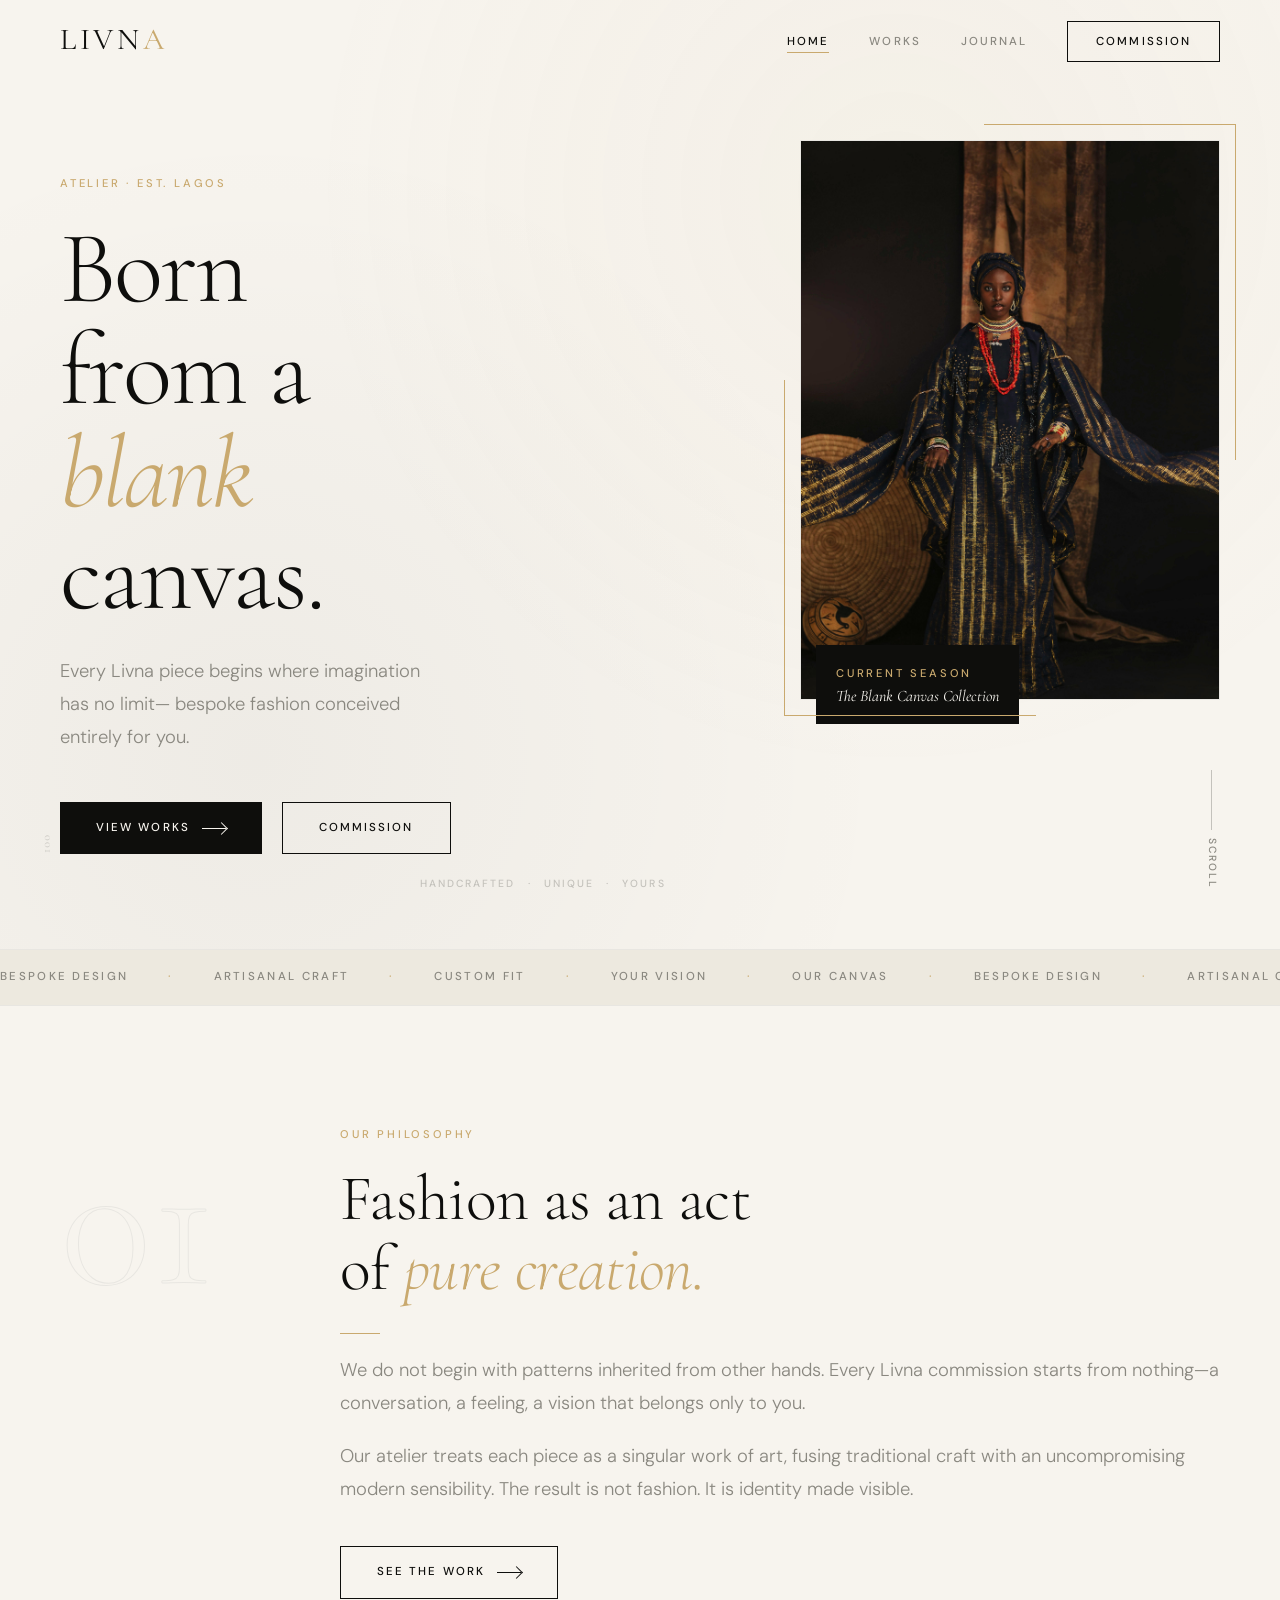
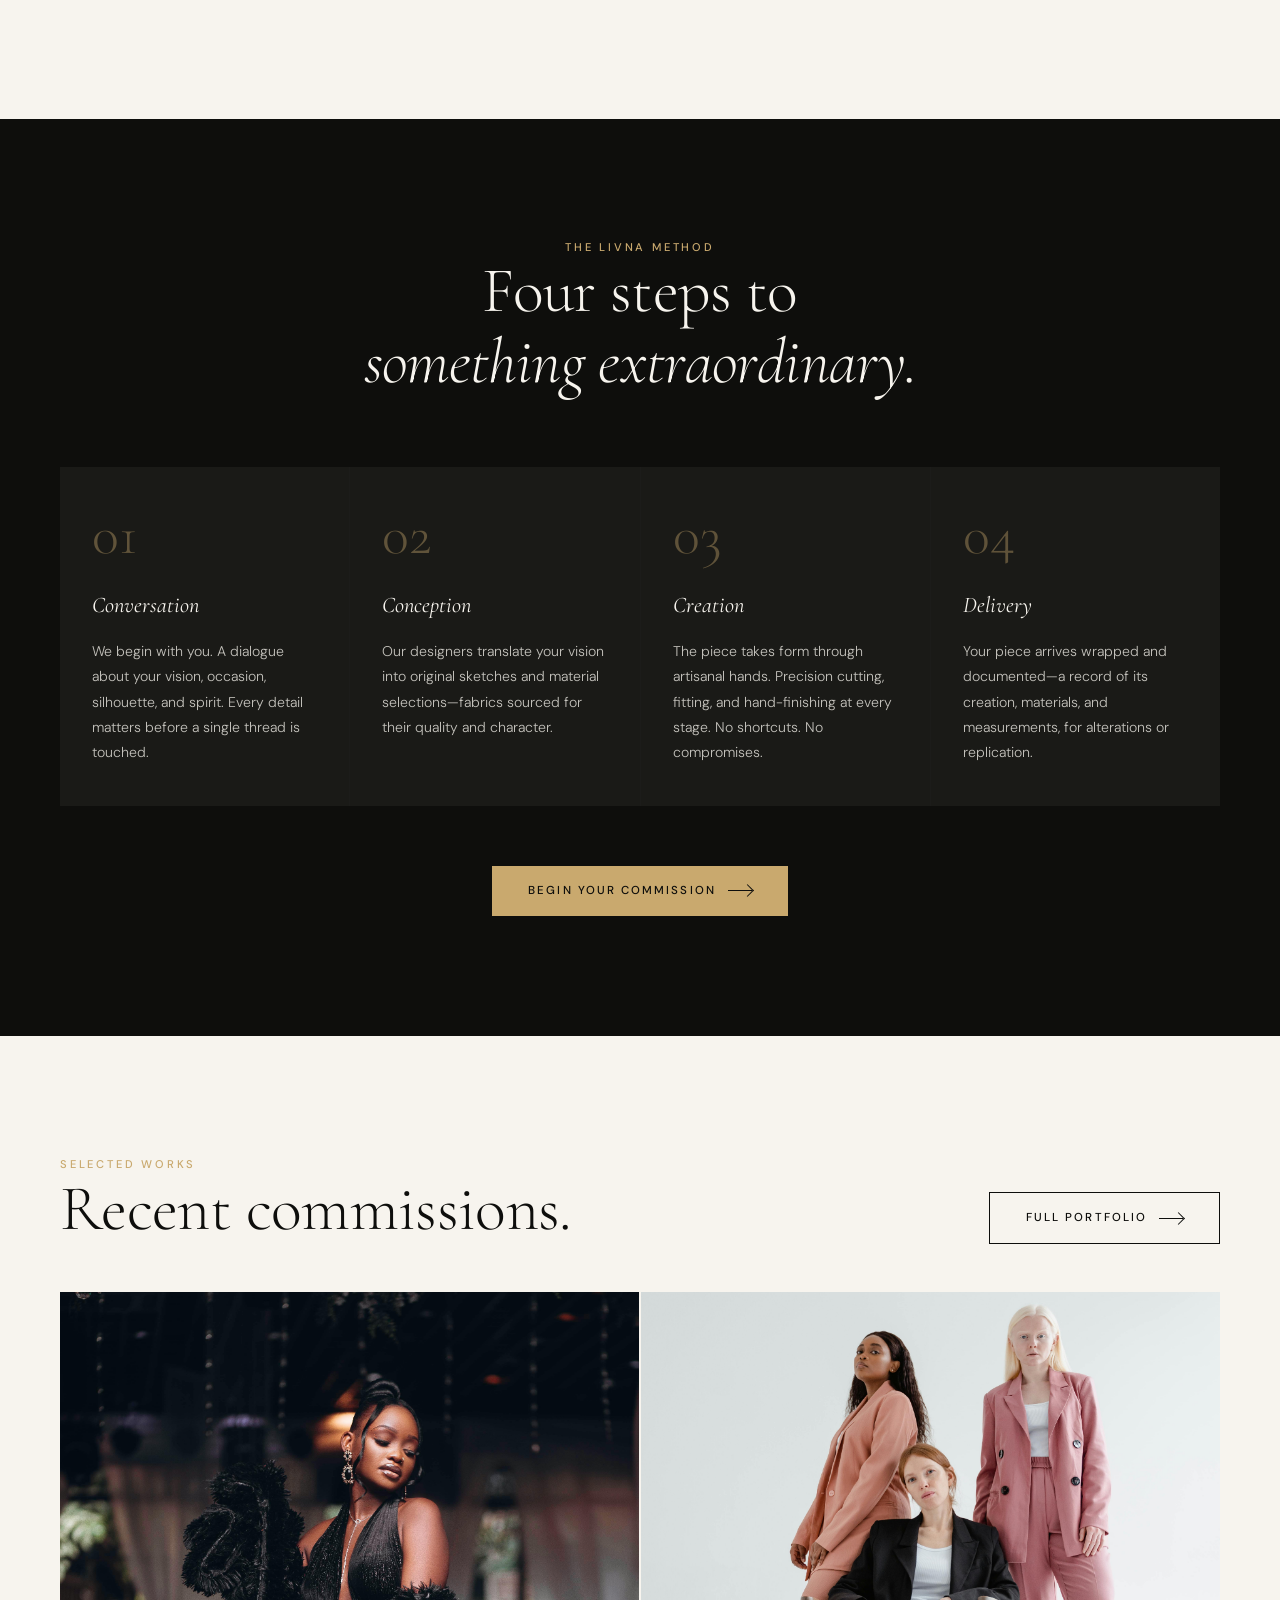
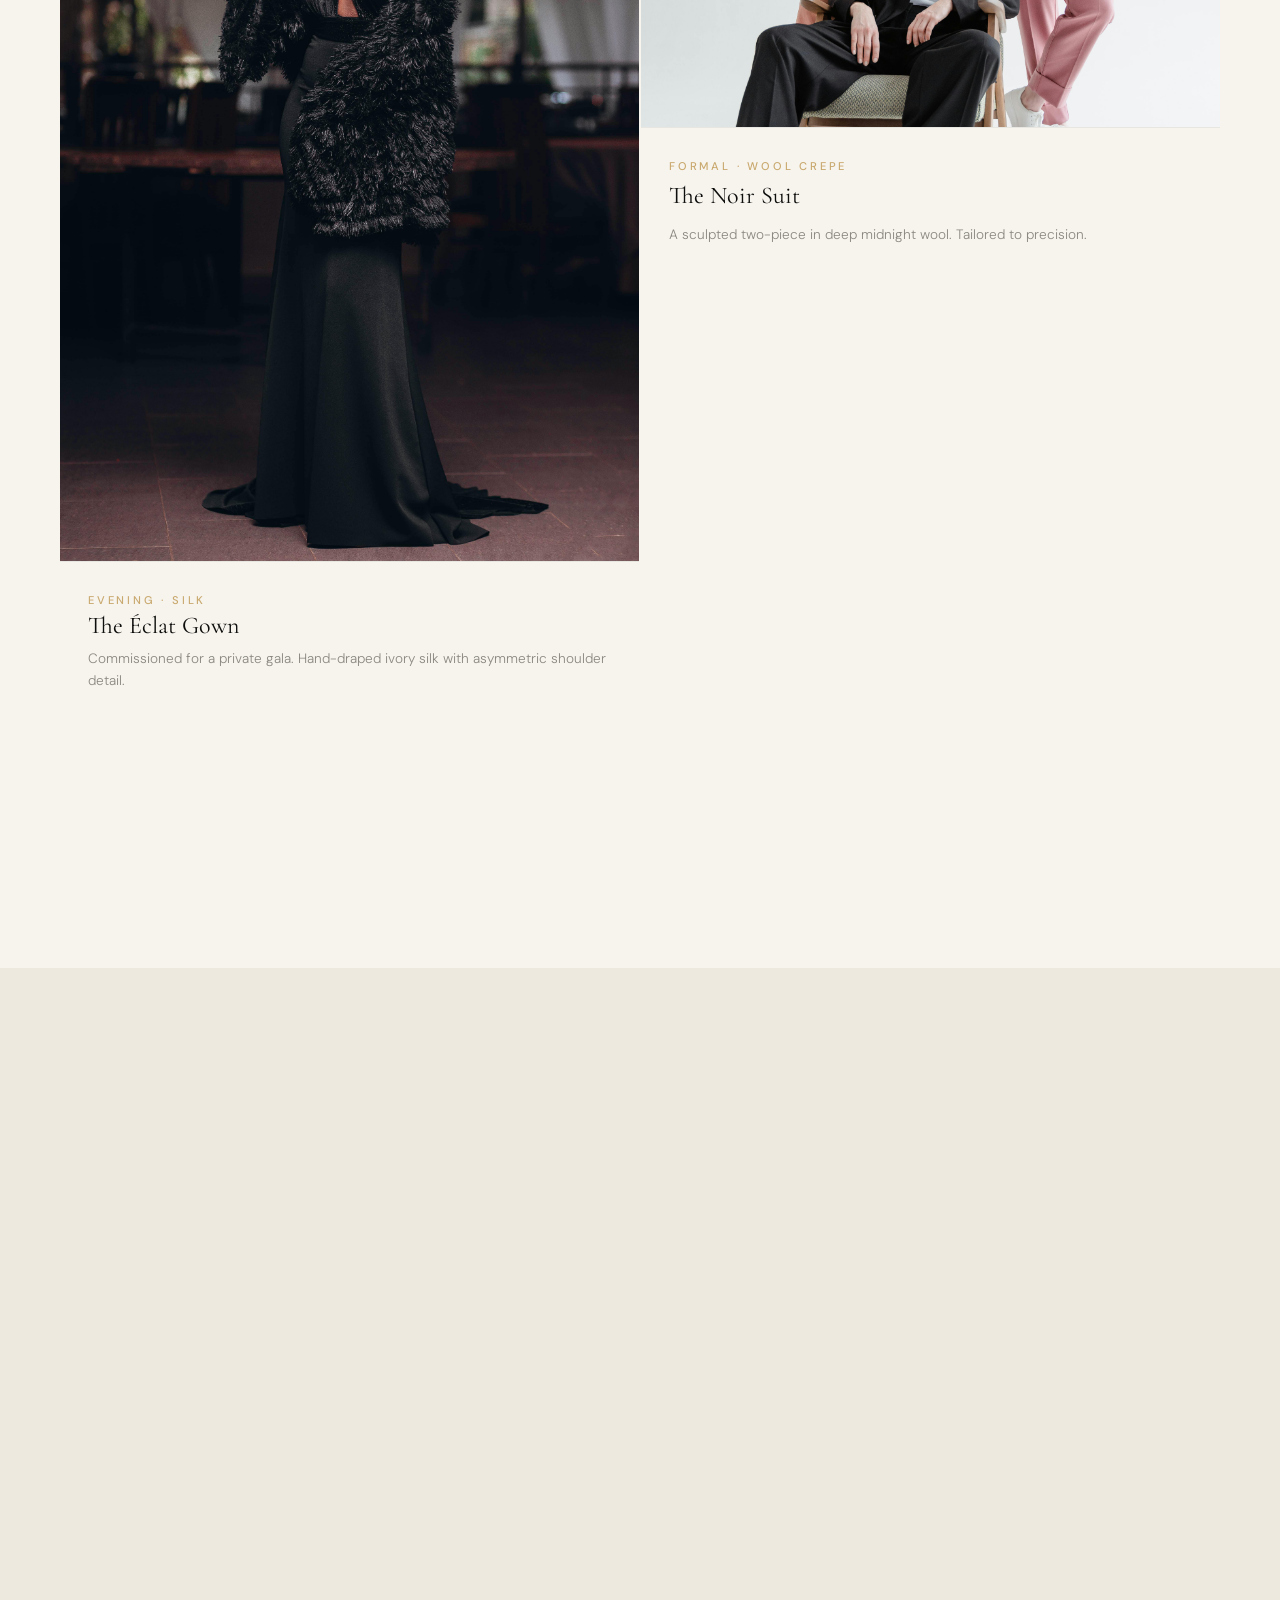
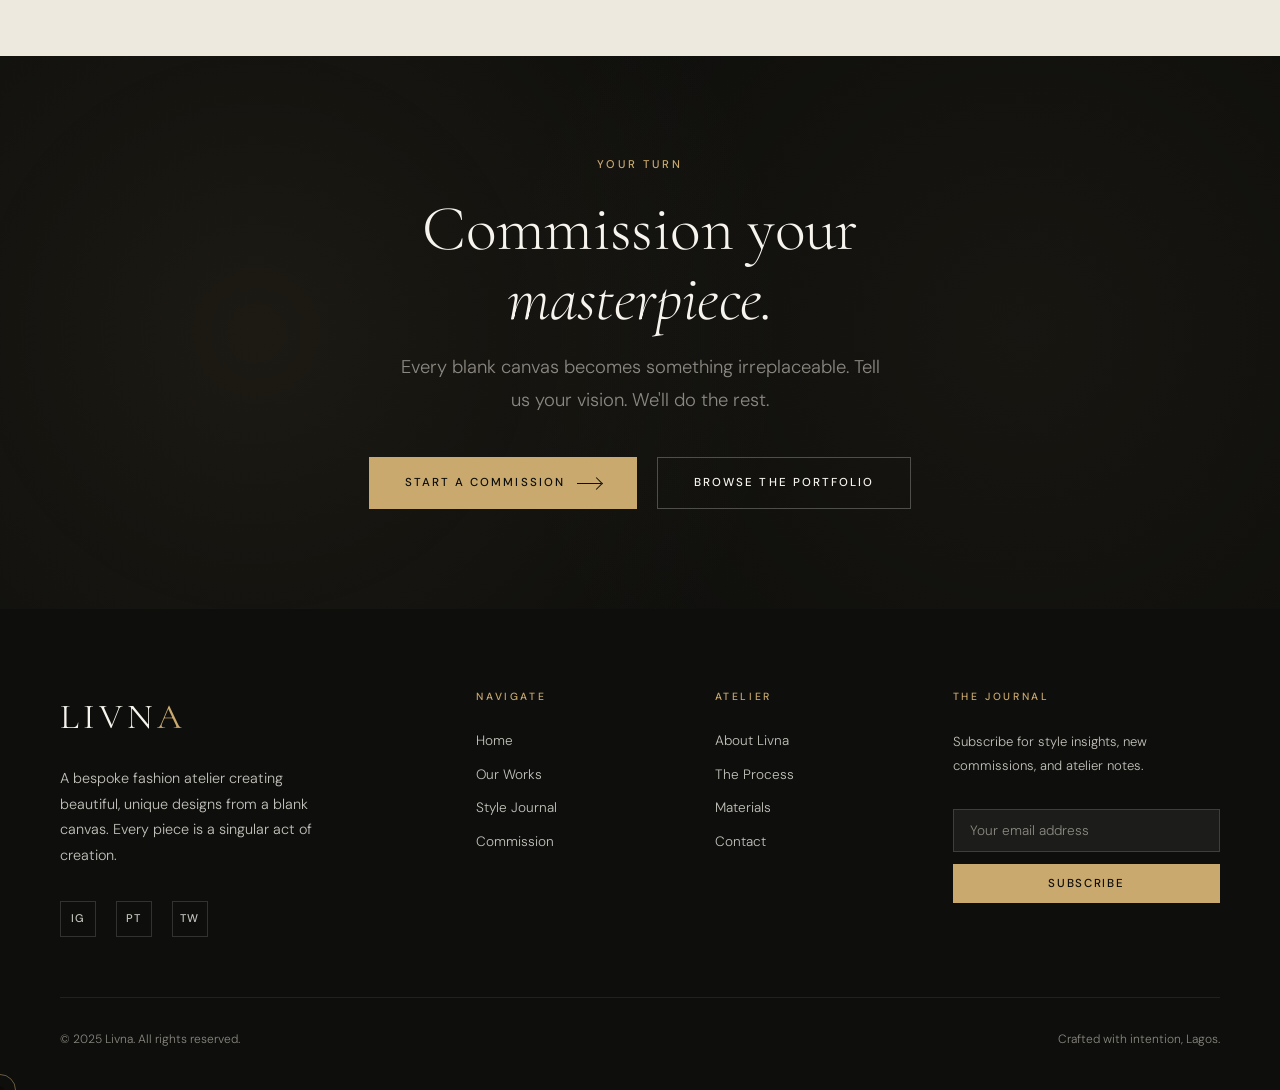
==== LIVNA/files/index.html @ ca32f247 "file name issue" ====
<!DOCTYPE html>
<html lang="en">
<head>
  <meta charset="UTF-8" />
  <meta name="viewport" content="width=device-width, initial-scale=1.0" />
  <meta name="description" content="Livna — Bespoke fashion crafted from a blank canvas. Custom designs created with artisanal precision for the individual who refuses the ordinary." />
  <title>Livna — Bespoke Fashion from a Blank Canvas</title>
  <link rel="stylesheet" href="styles.css" />
  <link rel="stylesheet" href="index.css" />
</head>
<body>

  <!-- ═══════════════════════════════════════════
       NAVIGATION
  ═══════════════════════════════════════════ -->
  <nav class="nav" role="navigation" aria-label="Main navigation">
    <div class="container nav__inner">
      <a href="index.html" class="nav__logo" aria-label="Livna home">Livn<span>a</span></a>
      <ul class="nav__links" role="list">
        <li><a href="index.html"    class="nav__link">Home</a></li>
        <li><a href="portfolio.html" class="nav__link">Works</a></li>
        <li><a href="advice.html"   class="nav__link">Journal</a></li>
        <li><a href="order.html"    class="nav__cta">Commission</a></li>
      </ul>
      <button class="nav__hamburger" aria-label="Open menu" aria-expanded="false">
        <span></span><span></span><span></span>
      </button>
    </div>
  </nav>

  <!-- Mobile menu -->
  <div class="nav__mobile" role="dialog" aria-label="Mobile navigation">
    <a href="index.html"     class="nav__link">Home</a>
    <a href="portfolio.html" class="nav__link">Works</a>
    <a href="advice.html"    class="nav__link">Journal</a>
    <a href="order.html"     class="nav__link">Commission a Piece</a>
  </div>

  <main>

    <!-- ═══════════════════════════════════════════
         HERO
    ═══════════════════════════════════════════ -->
    <section class="hero" aria-label="Hero">
      <div class="hero__bg">
        <div class="hero__texture"></div>
      </div>

      <div class="container hero__content">
        <div class="hero__left">
          <p class="eyebrow animate-fadeUp">Atelier · Est. Lagos</p>
          <h1 class="display-1 animate-fadeUp animate-delay-1">
            Born<br/>
            from a<br/>
            <em>blank</em><br/>
            canvas.
          </h1>
          <p class="body-lg hero__sub animate-fadeUp animate-delay-2">
            Every Livna piece begins where imagination has no limit—
            bespoke fashion conceived entirely for you.
          </p>
          <div class="hero__actions animate-fadeUp animate-delay-3">
            <a href="portfolio.html" class="btn btn-primary">
              View Works <span class="btn-icon" aria-hidden="true"></span>
            </a>
            <a href="order.html" class="btn btn-outline">
              Commission
            </a>
          </div>
        </div>

        <div class="hero__right animate-fadeUp animate-delay-2">
          <div class="hero__image-frame">
            <div class="hero__image-placeholder">
              <img src="../nuit%20cape.jpg" alt="Livna bespoke fashion piece" class="hero__real-img" />
            </div>
            <div class="hero__image-tag">
              <span class="eyebrow">Current Season</span>
              <p>The Blank Canvas Collection</p>
            </div>
          </div>
          <div class="hero__scroll-indicator" aria-hidden="true">
            <div class="hero__scroll-line"></div>
            <span>Scroll</span>
          </div>
        </div>
      </div>

      <!-- Floating brand elements -->
      <div class="hero__deco-1" aria-hidden="true">001</div>
      <div class="hero__deco-2" aria-hidden="true">
        <span>Handcrafted</span>
        <span>·</span>
        <span>Unique</span>
        <span>·</span>
        <span>Yours</span>
      </div>
    </section>

    <!-- ═══════════════════════════════════════════
         MARQUEE
    ═══════════════════════════════════════════ -->
    <div class="marquee" aria-hidden="true">
      <div class="marquee__track">
        <span>Bespoke Design</span>
        <span class="marquee__dot">·</span>
        <span>Artisanal Craft</span>
        <span class="marquee__dot">·</span>
        <span>Custom Fit</span>
        <span class="marquee__dot">·</span>
        <span>Your Vision</span>
        <span class="marquee__dot">·</span>
        <span>Our Canvas</span>
        <span class="marquee__dot">·</span>
        <span>Bespoke Design</span>
        <span class="marquee__dot">·</span>
        <span>Artisanal Craft</span>
        <span class="marquee__dot">·</span>
        <span>Custom Fit</span>
        <span class="marquee__dot">·</span>
        <span>Your Vision</span>
        <span class="marquee__dot">·</span>
        <span>Our Canvas</span>
        <span class="marquee__dot">·</span>
        <span>Bespoke Design</span>
        <span class="marquee__dot">·</span>
        <span>Artisanal Craft</span>
        <span class="marquee__dot">·</span>
        <span>Custom Fit</span>
        <span class="marquee__dot">·</span>
        <span>Your Vision</span>
        <span class="marquee__dot">·</span>
        <span>Our Canvas</span>
      </div>
    </div>

    <!-- ═══════════════════════════════════════════
         PHILOSOPHY
    ═══════════════════════════════════════════ -->
    <section class="philosophy section-pad" aria-labelledby="philosophy-heading">
      <div class="container">
        <div class="philosophy__grid">
          <div class="philosophy__left reveal">
            <span class="deco-number">01</span>
          </div>
          <div class="philosophy__right">
            <p class="eyebrow reveal">Our Philosophy</p>
            <h2 class="display-2 reveal" id="philosophy-heading">
              Fashion as an act<br/>
              of <em>pure creation.</em>
            </h2>
            <div class="divider divider-left reveal"></div>
            <p class="body-lg reveal">
              We do not begin with patterns inherited from other hands.
              Every Livna commission starts from nothing—a conversation,
              a feeling, a vision that belongs only to you.
            </p>
            <p class="body-lg reveal" style="margin-top: 20px;">
              Our atelier treats each piece as a singular work of art,
              fusing traditional craft with an uncompromising modern
              sensibility. The result is not fashion. It is identity
              made visible.
            </p>
            <a href="portfolio.html" class="btn btn-outline reveal" style="margin-top: 40px;">
              See the Work <span class="btn-icon" aria-hidden="true"></span>
            </a>
          </div>
        </div>
      </div>
    </section>

    <!-- ═══════════════════════════════════════════
         PROCESS
    ═══════════════════════════════════════════ -->
    <section class="process section-pad" aria-labelledby="process-heading" style="background: var(--obsidian);">
      <div class="container">
        <div class="text-center" style="margin-bottom: 70px;">
          <p class="eyebrow reveal">The Livna Method</p>
          <h2 class="display-2 reveal" id="process-heading" style="color: var(--ivory);">
            Four steps to<br/><em>something extraordinary.</em>
          </h2>
        </div>

        <div class="process__steps">
          <article class="process__step reveal" data-delay="0">
            <div class="process__num">01</div>
            <h3 class="process__title">Conversation</h3>
            <p class="process__desc">
              We begin with you. A dialogue about your vision, occasion, silhouette, and spirit. Every detail matters before a single thread is touched.
            </p>
          </article>
          <article class="process__step reveal" data-delay="120">
            <div class="process__num">02</div>
            <h3 class="process__title">Conception</h3>
            <p class="process__desc">
              Our designers translate your vision into original sketches and material selections—fabrics sourced for their quality and character.
            </p>
          </article>
          <article class="process__step reveal" data-delay="240">
            <div class="process__num">03</div>
            <h3 class="process__title">Creation</h3>
            <p class="process__desc">
              The piece takes form through artisanal hands. Precision cutting, fitting, and hand-finishing at every stage. No shortcuts. No compromises.
            </p>
          </article>
          <article class="process__step reveal" data-delay="360">
            <div class="process__num">04</div>
            <h3 class="process__title">Delivery</h3>
            <p class="process__desc">
              Your piece arrives wrapped and documented—a record of its creation, materials, and measurements, for alterations or replication.
            </p>
          </article>
        </div>

        <div class="text-center" style="margin-top: 60px;">
          <a href="order.html" class="btn btn-champagne reveal">
            Begin Your Commission <span class="btn-icon" aria-hidden="true"></span>
          </a>
        </div>
      </div>
    </section>

    <!-- ═══════════════════════════════════════════
         FEATURED WORKS
    ═══════════════════════════════════════════ -->
    <section class="featured section-pad" aria-labelledby="featured-heading">
      <div class="container">
        <div class="featured__header reveal">
          <div>
            <p class="eyebrow">Selected Works</p>
            <h2 class="display-2" id="featured-heading">Recent commissions.</h2>
          </div>
          <a href="portfolio.html" class="btn btn-outline">
            Full Portfolio <span class="btn-icon" aria-hidden="true"></span>
          </a>
        </div>

        <div class="featured__grid">
          <!-- Work 1 -->
          <article class="featured__item featured__item--large reveal">
            <div class="featured__image">
              <div class="featured__image-fill">
                <img src="../eclat-gown.jpg" alt="The Éclat Gown — commissioned evening piece" class="featured__img" />
              </div>
            </div>
            <div class="featured__meta">
              <span class="eyebrow">Evening · Silk</span>
              <h3 class="display-3">The Éclat Gown</h3>
              <p>Commissioned for a private gala. Hand-draped ivory silk with asymmetric shoulder detail.</p>
            </div>
          </article>

          <!-- Work 2 -->
          <article class="featured__item reveal" data-delay="100">
            <div class="featured__image">
              <div class="featured__image-fill">
                <img src="../obsidian-suit.jpg" alt="The Noir Suit — sculpted two-piece" class="featured__img" />
              </div>
            </div>
            <div class="featured__meta">
              <span class="eyebrow">Formal · Wool Crepe</span>
              <h3>The Noir Suit</h3>
              <p>A sculpted two-piece in deep midnight wool. Tailored to precision.</p>
            </div>
          </article>

          <!-- Work 3 -->
          <article class="featured__item reveal" data-delay="200">
            <div class="featured__image">
              <div class="featured__image-fill">
                <img src="../doceur-gown.jpg" alt="The Douceur Dress — custom bridal creation" class="featured__img" />
              </div>
            </div>
            <div class="featured__meta">
              <span class="eyebrow">Bridal · Duchess Satin</span>
              <h3>The Douceur Dress</h3>
              <p>Custom bridal creation. Softly structured with cathedral length.</p>
            </div>
          </article>
        </div>
      </div>
    </section>

    <!-- ═══════════════════════════════════════════
         TESTIMONIALS
    ═══════════════════════════════════════════ -->
    <section class="testimonials section-pad" aria-labelledby="testimonials-heading" style="background: var(--ivory-deep);">
      <div class="container">
        <div class="text-center" style="margin-bottom: 60px;">
          <p class="eyebrow reveal">Client Stories</p>
          <h2 class="display-3 reveal" id="testimonials-heading">What they say.</h2>
        </div>

        <div class="testimonials__grid">
          <blockquote class="testimonial reveal">
            <div class="testimonial__stars" aria-label="5 stars">★★★★★</div>
            <p class="testimonial__text">
              "Livna created something I had only imagined. The process was
              intimate, almost ceremonial. I wore the piece once and
              everyone asked who made it."
            </p>
            <footer class="testimonial__author">
              <div class="testimonial__initials" aria-hidden="true">AO</div>
              <div>
                <strong>Adaeze Okonkwo</strong>
                <span>Lagos, Nigeria</span>
              </div>
            </footer>
          </blockquote>

          <blockquote class="testimonial reveal" data-delay="150">
            <div class="testimonial__stars" aria-label="5 stars">★★★★★</div>
            <p class="testimonial__text">
              "I have worked with several designers, but nothing compares
              to the Livna experience. Every stitch is intentional.
              Every detail considered. True artisanship."
            </p>
            <footer class="testimonial__author">
              <div class="testimonial__initials" aria-hidden="true">ZB</div>
              <div>
                <strong>Zineb Boufrous</strong>
                <span>Casablanca, Morocco</span>
              </div>
            </footer>
          </blockquote>

          <blockquote class="testimonial reveal" data-delay="300">
            <div class="testimonial__stars" aria-label="5 stars">★★★★★</div>
            <p class="testimonial__text">
              "The gown arrived and I literally wept. It was exactly the
              vision I described—and somehow more. Livna translates
              feeling into fabric."
            </p>
            <footer class="testimonial__author">
              <div class="testimonial__initials" aria-hidden="true">IM</div>
              <div>
                <strong>Ifeoma Madu</strong>
                <span>Abuja, Nigeria</span>
              </div>
            </footer>
          </blockquote>
        </div>
      </div>
    </section>

    <!-- ═══════════════════════════════════════════
         CTA BANNER
    ═══════════════════════════════════════════ -->
    <section class="cta-banner" aria-labelledby="cta-heading" style="background: var(--obsidian); padding: 100px 0; position: relative; overflow: hidden;">
      <div class="cta-banner__bg" aria-hidden="true"></div>
      <div class="container text-center" style="position: relative; z-index: 1;">
        <p class="eyebrow reveal" style="color: var(--champagne);">Your turn</p>
        <h2 class="display-2 reveal" id="cta-heading" style="color: var(--ivory); margin: 20px 0 16px;">
          Commission your<br/><em>masterpiece.</em>
        </h2>
        <p class="body-lg reveal" style="max-width: 480px; margin: 0 auto 40px;">
          Every blank canvas becomes something irreplaceable.
          Tell us your vision. We'll do the rest.
        </p>
        <div class="reveal" style="display: flex; gap: 20px; justify-content: center; flex-wrap: wrap;">
          <a href="order.html" class="btn btn-champagne">
            Start a Commission <span class="btn-icon" aria-hidden="true"></span>
          </a>
          <a href="portfolio.html" class="btn" style="border: 1px solid rgba(255,255,255,0.25); color: var(--ivory);">
            Browse the Portfolio
          </a>
        </div>
      </div>
    </section>

  </main>

  <!-- ═══════════════════════════════════════════
       FOOTER
  ═══════════════════════════════════════════ -->
  <footer class="footer" role="contentinfo">
    <div class="container">
      <div class="footer__grid">
        <div>
          <div class="footer__logo">Livn<span>a</span></div>
          <p class="footer__tagline">
            A bespoke fashion atelier creating beautiful,
            unique designs from a blank canvas.
            Every piece is a singular act of creation.
          </p>
          <div class="footer__social" role="list" aria-label="Social media">
            <a href="#" class="footer__social-link" role="listitem" aria-label="Instagram">IG</a>
            <a href="#" class="footer__social-link" role="listitem" aria-label="Pinterest">PT</a>
            <a href="#" class="footer__social-link" role="listitem" aria-label="Twitter">TW</a>
          </div>
        </div>
        <div>
          <h3 class="footer__heading">Navigate</h3>
          <a href="index.html"     class="footer__link">Home</a>
          <a href="portfolio.html" class="footer__link">Our Works</a>
          <a href="advice.html"    class="footer__link">Style Journal</a>
          <a href="order.html"     class="footer__link">Commission</a>
        </div>
        <div>
          <h3 class="footer__heading">Atelier</h3>
          <a href="#" class="footer__link">About Livna</a>
          <a href="#" class="footer__link">The Process</a>
          <a href="#" class="footer__link">Materials</a>
          <a href="#" class="footer__link">Contact</a>
        </div>
        <div>
          <h3 class="footer__heading">The Journal</h3>
          <p class="footer__tagline" style="max-width: 100%; font-size: 0.82rem;">
            Subscribe for style insights, new commissions, and atelier notes.
          </p>
          <div class="footer__newsletter">
            <input type="email" placeholder="Your email address" aria-label="Email for newsletter" />
            <button type="button">Subscribe</button>
          </div>
        </div>
      </div>
      <div class="footer__bottom">
        <p class="footer__copy">© 2025 Livna. All rights reserved.</p>
        <p class="footer__copy">Crafted with intention, Lagos.</p>
      </div>
    </div>
  </footer>

  <!-- Toast notification container -->
  <div class="toast" role="status" aria-live="polite"></div>

  <script src="main.js"></script>
</body>
</html>
---- LIVNA/files/styles.css ----
/* ============================================================
   LIVNA — Global Design System
   Aesthetic: Luxury Editorial / Atelier Noir
   Typography: Cormorant Garamond (display) + DM Sans (body)
   Palette: Ivory, Obsidian, Champagne, Warm Ash
   ============================================================ */

@import url('https://fonts.googleapis.com/css2?family=Cormorant+Garamond:ital,wght@0,300;0,400;0,500;0,600;1,300;1,400;1,500&family=DM+Sans:ital,opsz,wght@0,9..40,300;0,9..40,400;0,9..40,500;1,9..40,300&display=swap');

/* ─── RESET & BASE ─────────────────────────────────────────── */
*, *::before, *::after {
  box-sizing: border-box;
  margin: 0;
  padding: 0;
}

:root {
  /* Palette */
  --ivory:        #F7F4EE;
  --ivory-deep:   #EDE9DF;
  --obsidian:     #0E0E0C;
  --obsidian-soft:#1A1A17;
  --champagne:    #C9A96E;
  --champagne-lt: #E8D5B0;
  --ash:          #8A8880;
  --ash-lt:       #C4C2BC;
  --ash-xlt:      #E8E6E1;

  /* Typography */
  --font-display: 'Cormorant Garamond', Georgia, serif;
  --font-body:    'DM Sans', system-ui, sans-serif;

  /* Spacing */
  --nav-h: 80px;
  --section-pad: clamp(60px, 10vw, 120px);
  --container: 1280px;

  /* Transitions */
  --ease: cubic-bezier(0.25, 0.1, 0.25, 1);
  --ease-out: cubic-bezier(0, 0, 0.2, 1);
}

html {
  scroll-behavior: smooth;
  font-size: 16px;
}

body {
  font-family: var(--font-body);
  background-color: var(--ivory);
  color: var(--obsidian);
  line-height: 1.6;
  -webkit-font-smoothing: antialiased;
  overflow-x: hidden;
}

img { display: block; max-width: 100%; height: auto; }
a { text-decoration: none; color: inherit; }
ul, ol { list-style: none; }
button { cursor: pointer; border: none; background: none; font-family: inherit; }
input, textarea, select { font-family: inherit; }

/* ─── CUSTOM SCROLLBAR ─────────────────────────────────────── */
::-webkit-scrollbar { width: 6px; }
::-webkit-scrollbar-track { background: var(--ivory); }
::-webkit-scrollbar-thumb { background: var(--champagne); border-radius: 3px; }

/* ─── UTILITY CLASSES ──────────────────────────────────────── */
.container {
  width: 100%;
  max-width: var(--container);
  margin: 0 auto;
  padding: 0 clamp(20px, 5vw, 60px);
}

.section-pad { padding: var(--section-pad) 0; }

.text-center { text-align: center; }
.text-champagne { color: var(--champagne); }

/* ─── TYPOGRAPHY SCALE ─────────────────────────────────────── */
.display-1 {
  font-family: var(--font-display);
  font-size: clamp(3rem, 8vw, 8rem);
  font-weight: 300;
  line-height: 1.0;
  letter-spacing: -0.02em;
}

.display-2 {
  font-family: var(--font-display);
  font-size: clamp(2.2rem, 5vw, 5rem);
  font-weight: 300;
  line-height: 1.1;
  letter-spacing: -0.01em;
}

.display-3 {
  font-family: var(--font-display);
  font-size: clamp(1.6rem, 3vw, 2.8rem);
  font-weight: 400;
  line-height: 1.2;
}

.eyebrow {
  font-family: var(--font-body);
  font-size: 0.7rem;
  font-weight: 500;
  letter-spacing: 0.25em;
  text-transform: uppercase;
  color: var(--champagne);
}

.body-lg {
  font-size: clamp(1rem, 1.5vw, 1.15rem);
  font-weight: 300;
  line-height: 1.8;
  color: var(--ash);
}

/* ─── NAVIGATION ───────────────────────────────────────────── */
.nav {
  position: fixed;
  top: 0;
  left: 0;
  right: 0;
  height: var(--nav-h);
  z-index: 1000;
  display: flex;
  align-items: center;
  transition: background 0.4s var(--ease), box-shadow 0.4s var(--ease);
}

.nav.scrolled {
  background: rgba(247, 244, 238, 0.96);
  backdrop-filter: blur(12px);
  -webkit-backdrop-filter: blur(12px);
  box-shadow: 0 1px 0 var(--ash-xlt);
}

.nav__inner {
  display: flex;
  align-items: center;
  justify-content: space-between;
  width: 100%;
}

.nav__logo {
  font-family: var(--font-display);
  font-size: 1.9rem;
  font-weight: 400;
  letter-spacing: 0.12em;
  color: var(--obsidian);
  text-transform: uppercase;
}

.nav__logo span { color: var(--champagne); }

.nav__links {
  display: flex;
  align-items: center;
  gap: 40px;
}

.nav__link {
  font-size: 0.72rem;
  font-weight: 500;
  letter-spacing: 0.18em;
  text-transform: uppercase;
  color: var(--ash);
  transition: color 0.25s var(--ease);
  position: relative;
}

.nav__link::after {
  content: '';
  position: absolute;
  bottom: -4px;
  left: 0;
  width: 0;
  height: 1px;
  background: var(--champagne);
  transition: width 0.3s var(--ease-out);
}

.nav__link:hover,
.nav__link.active {
  color: var(--obsidian);
}

.nav__link:hover::after,
.nav__link.active::after {
  width: 100%;
}

.nav__cta {
  font-size: 0.72rem;
  font-weight: 500;
  letter-spacing: 0.18em;
  text-transform: uppercase;
  padding: 12px 28px;
  border: 1px solid var(--obsidian);
  color: var(--obsidian);
  transition: all 0.3s var(--ease);
}

.nav__cta:hover {
  background: var(--obsidian);
  color: var(--ivory);
}

/* Mobile hamburger */
.nav__hamburger {
  display: none;
  flex-direction: column;
  gap: 5px;
  width: 28px;
  cursor: pointer;
}

.nav__hamburger span {
  display: block;
  height: 1px;
  background: var(--obsidian);
  transition: all 0.3s var(--ease);
}

/* Mobile menu */
.nav__mobile {
  display: none;
  position: fixed;
  inset: 0;
  background: var(--ivory);
  z-index: 999;
  flex-direction: column;
  align-items: center;
  justify-content: center;
  gap: 40px;
  opacity: 0;
  transition: opacity 0.3s var(--ease);
}

.nav__mobile.open {
  display: flex;
  opacity: 1;
}

.nav__mobile .nav__link {
  font-size: 1rem;
  color: var(--obsidian);
}

/* ─── BUTTONS ──────────────────────────────────────────────── */
.btn {
  display: inline-flex;
  align-items: center;
  gap: 12px;
  font-family: var(--font-body);
  font-size: 0.72rem;
  font-weight: 500;
  letter-spacing: 0.18em;
  text-transform: uppercase;
  padding: 16px 36px;
  transition: all 0.3s var(--ease);
  cursor: pointer;
  border: none;
}

.btn-primary {
  background: var(--obsidian);
  color: var(--ivory);
}

.btn-primary:hover {
  background: var(--obsidian-soft);
  transform: translateY(-1px);
}

.btn-outline {
  background: transparent;
  color: var(--obsidian);
  border: 1px solid var(--obsidian);
}

.btn-outline:hover {
  background: var(--obsidian);
  color: var(--ivory);
}

.btn-champagne {
  background: var(--champagne);
  color: var(--obsidian);
}

.btn-champagne:hover {
  background: var(--champagne-lt);
}

.btn-icon {
  width: 24px;
  height: 1px;
  background: currentColor;
  position: relative;
  flex-shrink: 0;
}

.btn-icon::before {
  content: '';
  position: absolute;
  right: 0;
  top: -4px;
  width: 9px;
  height: 9px;
  border-right: 1px solid currentColor;
  border-top: 1px solid currentColor;
  transform: rotate(45deg);
}

/* ─── SECTION DIVIDERS ─────────────────────────────────────── */
.divider {
  width: 40px;
  height: 1px;
  background: var(--champagne);
  margin: 20px auto;
}

.divider-left {
  margin: 20px 0;
}

/* ─── DECORATIVE ELEMENTS ──────────────────────────────────── */
.deco-number {
  font-family: var(--font-display);
  font-size: clamp(6rem, 15vw, 14rem);
  font-weight: 300;
  line-height: 1;
  color: transparent;
  -webkit-text-stroke: 1px var(--ash-xlt);
  pointer-events: none;
  user-select: none;
}

/* ─── PAGE HERO GENERIC ────────────────────────────────────── */
.page-hero {
  padding-top: calc(var(--nav-h) + 80px);
  padding-bottom: 80px;
  position: relative;
  overflow: hidden;
}

.page-hero::before {
  content: '';
  position: absolute;
  top: 0;
  left: 0;
  right: 0;
  height: 1px;
  background: linear-gradient(90deg, transparent, var(--champagne), transparent);
  opacity: 0.5;
}

/* ─── FOOTER ───────────────────────────────────────────────── */
.footer {
  background: var(--obsidian);
  color: var(--ivory);
  padding: 80px 0 40px;
}

.footer__grid {
  display: grid;
  grid-template-columns: 2fr 1fr 1fr 1.5fr;
  gap: 60px;
  margin-bottom: 60px;
}

.footer__logo {
  font-family: var(--font-display);
  font-size: 2.2rem;
  font-weight: 400;
  letter-spacing: 0.12em;
  text-transform: uppercase;
  margin-bottom: 20px;
}

.footer__logo span { color: var(--champagne); }

.footer__tagline {
  font-size: 0.9rem;
  font-weight: 300;
  color: var(--ash-lt);
  line-height: 1.8;
  max-width: 280px;
  margin-bottom: 32px;
}

.footer__social {
  display: flex;
  gap: 20px;
}

.footer__social-link {
  width: 36px;
  height: 36px;
  border: 1px solid rgba(255,255,255,0.15);
  display: flex;
  align-items: center;
  justify-content: center;
  font-size: 0.7rem;
  font-weight: 500;
  letter-spacing: 0.1em;
  color: var(--ash-lt);
  transition: all 0.3s var(--ease);
}

.footer__social-link:hover {
  border-color: var(--champagne);
  color: var(--champagne);
}

.footer__heading {
  font-size: 0.65rem;
  font-weight: 500;
  letter-spacing: 0.25em;
  text-transform: uppercase;
  color: var(--champagne);
  margin-bottom: 24px;
}

.footer__link {
  display: block;
  font-size: 0.85rem;
  font-weight: 300;
  color: var(--ash-lt);
  margin-bottom: 12px;
  transition: color 0.25s var(--ease);
}

.footer__link:hover { color: var(--ivory); }

.footer__newsletter input {
  width: 100%;
  background: rgba(255,255,255,0.06);
  border: 1px solid rgba(255,255,255,0.15);
  color: var(--ivory);
  padding: 12px 16px;
  font-size: 0.85rem;
  font-weight: 300;
  margin-bottom: 12px;
  outline: none;
  transition: border-color 0.3s var(--ease);
}

.footer__newsletter input::placeholder { color: var(--ash); }
.footer__newsletter input:focus { border-color: var(--champagne); }

.footer__newsletter button {
  width: 100%;
  background: var(--champagne);
  color: var(--obsidian);
  padding: 12px;
  font-size: 0.72rem;
  font-weight: 500;
  letter-spacing: 0.15em;
  text-transform: uppercase;
  transition: background 0.3s var(--ease);
  cursor: pointer;
  border: none;
}

.footer__newsletter button:hover { background: var(--champagne-lt); }

.footer__bottom {
  border-top: 1px solid rgba(255,255,255,0.08);
  padding-top: 32px;
  display: flex;
  justify-content: space-between;
  align-items: center;
}

.footer__copy {
  font-size: 0.75rem;
  color: var(--ash);
  font-weight: 300;
}

/* ─── ANIMATIONS ───────────────────────────────────────────── */
@keyframes fadeUp {
  from { opacity: 0; transform: translateY(30px); }
  to   { opacity: 1; transform: translateY(0); }
}

@keyframes fadeIn {
  from { opacity: 0; }
  to   { opacity: 1; }
}

@keyframes slideLeft {
  from { transform: translateX(40px); opacity: 0; }
  to   { transform: translateX(0); opacity: 1; }
}

@keyframes shimmer {
  0%   { left: -100%; }
  100% { left: 200%; }
}

.animate-fadeUp {
  opacity: 0;
  animation: fadeUp 0.9s var(--ease-out) forwards;
}

.animate-delay-1 { animation-delay: 0.15s; }
.animate-delay-2 { animation-delay: 0.3s; }
.animate-delay-3 { animation-delay: 0.45s; }
.animate-delay-4 { animation-delay: 0.6s; }

/* Scroll reveal */
.reveal {
  opacity: 0;
  transform: translateY(30px);
  transition: opacity 0.8s var(--ease-out), transform 0.8s var(--ease-out);
}

.reveal.visible {
  opacity: 1;
  transform: translateY(0);
}

/* ─── NOTIFICATION / TOAST ─────────────────────────────────── */
.toast {
  position: fixed;
  bottom: 40px;
  right: 40px;
  background: var(--obsidian);
  color: var(--ivory);
  padding: 16px 28px;
  font-size: 0.85rem;
  font-weight: 400;
  z-index: 9999;
  transform: translateY(100px);
  opacity: 0;
  transition: all 0.4s var(--ease-out);
  max-width: 360px;
  border-left: 3px solid var(--champagne);
}

.toast.show {
  transform: translateY(0);
  opacity: 1;
}

/* ─── RESPONSIVE ───────────────────────────────────────────── */
@media (max-width: 1024px) {
  .footer__grid {
    grid-template-columns: 1fr 1fr;
    gap: 40px;
  }
}

@media (max-width: 768px) {
  :root { --nav-h: 64px; }

  .nav__links, .nav__cta { display: none; }
  .nav__hamburger { display: flex; }

  .footer__grid {
    grid-template-columns: 1fr;
    gap: 36px;
  }

  .footer__bottom {
    flex-direction: column;
    gap: 16px;
    text-align: center;
  }
}
---- LIVNA/files/index.css ----
/* ============================================================
   LIVNA — Landing Page Styles (index.css)
   ============================================================ */

/* ─── HERO ─────────────────────────────────────────────────── */
.hero {
  min-height: 100vh;
  display: flex;
  align-items: center;
  position: relative;
  padding-top: var(--nav-h);
  overflow: hidden;
}

.hero__bg {
  position: absolute;
  inset: 0;
  z-index: 0;
}

.hero__texture {
  position: absolute;
  inset: 0;
  background-image:
    radial-gradient(circle at 70% 20%, rgba(201,169,110,0.06) 0%, transparent 50%),
    radial-gradient(circle at 20% 80%, rgba(14,14,12,0.04) 0%, transparent 50%);
  background-color: var(--ivory);
}

.hero__content {
  display: grid;
  grid-template-columns: 1fr 1fr;
  gap: 60px;
  align-items: center;
  padding-top: 60px;
  padding-bottom: 60px;
  position: relative;
  z-index: 1;
}

.hero__left { max-width: 560px; }

.hero__left .eyebrow { margin-bottom: 24px; }

.hero__left h1 {
  margin-bottom: 28px;
}

.hero__left h1 em {
  font-style: italic;
  color: var(--champagne);
}

.hero__sub {
  max-width: 380px;
  margin-bottom: 48px;
}

.hero__actions {
  display: flex;
  gap: 20px;
  flex-wrap: wrap;
}

/* Hero image frame */
.hero__right {
  position: relative;
  display: flex;
  flex-direction: column;
  align-items: flex-end;
  gap: 20px;
}

.hero__image-frame {
  position: relative;
  width: 100%;
  max-width: 420px;
}

.hero__image-placeholder {
  width: 100%;
  aspect-ratio: 3/4;
  background: var(--ivory-deep);
  border: 1px solid var(--ash-xlt);
  overflow: hidden;
  position: relative;
}

.hero__real-img {
  width: 100%;
  height: 100%;
  object-fit: cover;
  display: block;
}

/* Decorative frame lines */
.hero__image-frame::before {
  content: '';
  position: absolute;
  top: -16px;
  right: -16px;
  width: 60%;
  height: 60%;
  border-top: 1px solid var(--champagne);
  border-right: 1px solid var(--champagne);
  pointer-events: none;
  z-index: 2;
}

.hero__image-frame::after {
  content: '';
  position: absolute;
  bottom: -16px;
  left: -16px;
  width: 60%;
  height: 60%;
  border-bottom: 1px solid var(--champagne);
  border-left: 1px solid var(--champagne);
  pointer-events: none;
  z-index: 2;
}

.hero__image-tag {
  position: absolute;
  bottom: -24px;
  left: 16px;
  background: var(--obsidian);
  color: var(--ivory);
  padding: 14px 20px;
  min-width: 200px;
}

.hero__image-tag .eyebrow { margin-bottom: 6px; }

.hero__image-tag p {
  font-family: var(--font-display);
  font-size: 1rem;
  font-weight: 400;
  font-style: italic;
}

/* Scroll indicator */
.hero__scroll-indicator {
  display: flex;
  flex-direction: column;
  align-items: center;
  gap: 8px;
  margin-top: 50px;
  align-self: flex-end;
}

.hero__scroll-line {
  width: 1px;
  height: 60px;
  background: var(--ash-lt);
  position: relative;
  overflow: hidden;
}

.hero__scroll-line::after {
  content: '';
  position: absolute;
  top: -100%;
  left: 0;
  width: 100%;
  height: 100%;
  background: var(--champagne);
  animation: scrollLine 2s ease-in-out infinite;
}

@keyframes scrollLine {
  0%   { top: -100%; }
  100% { top: 100%; }
}

.hero__scroll-indicator span {
  font-size: 0.65rem;
  font-weight: 500;
  letter-spacing: 0.2em;
  text-transform: uppercase;
  color: var(--ash);
  writing-mode: vertical-rl;
}

/* Decorative floating elements */
.hero__deco-1 {
  position: absolute;
  bottom: 10%;
  left: 3%;
  font-family: var(--font-display);
  font-size: 0.75rem;
  font-weight: 300;
  letter-spacing: 0.1em;
  color: var(--ash-lt);
  writing-mode: vertical-rl;
  pointer-events: none;
}

.hero__deco-2 {
  position: absolute;
  bottom: 6%;
  right: 48%;
  display: flex;
  gap: 12px;
  font-size: 0.65rem;
  font-weight: 500;
  letter-spacing: 0.2em;
  text-transform: uppercase;
  color: var(--ash-lt);
  pointer-events: none;
}

/* ─── MARQUEE ───────────────────────────────────────────────── */
.marquee {
  overflow: hidden;
  border-top: 1px solid var(--ash-xlt);
  border-bottom: 1px solid var(--ash-xlt);
  padding: 18px 0;
  background: var(--ivory-deep);
}

.marquee__track {
  display: flex;
  gap: 40px;
  align-items: center;
  white-space: nowrap;
  animation: marqueeScroll 30s linear infinite;
}

.marquee__track span {
  font-size: 0.72rem;
  font-weight: 500;
  letter-spacing: 0.2em;
  text-transform: uppercase;
  color: var(--ash);
  flex-shrink: 0;
}

.marquee__dot {
  color: var(--champagne) !important;
}

@keyframes marqueeScroll {
  0%   { transform: translateX(0); }
  100% { transform: translateX(-50%); }
}

.marquee:hover .marquee__track { animation-play-state: paused; }

/* ─── PHILOSOPHY ────────────────────────────────────────────── */
.philosophy__grid {
  display: grid;
  grid-template-columns: 200px 1fr;
  gap: 80px;
  align-items: start;
}

.philosophy__left {
  position: relative;
}

.philosophy__left .deco-number {
  position: sticky;
  top: 120px;
  line-height: 1;
}

.philosophy__right .display-2 {
  margin: 20px 0 28px;
}

.philosophy__right .display-2 em {
  font-style: italic;
  color: var(--champagne);
}

/* ─── PROCESS ───────────────────────────────────────────────── */
.process__steps {
  display: grid;
  grid-template-columns: repeat(4, 1fr);
  gap: 1px;
  background: rgba(255,255,255,0.06);
}

.process__step {
  padding: 40px 32px;
  background: var(--obsidian-soft);
  position: relative;
  transition: background 0.3s;
}

.process__step:hover { background: rgba(255,255,255,0.04); }

.process__num {
  font-family: var(--font-display);
  font-size: 3.5rem;
  font-weight: 300;
  color: var(--champagne);
  opacity: 0.4;
  line-height: 1;
  margin-bottom: 24px;
}

.process__title {
  font-family: var(--font-display);
  font-size: 1.4rem;
  font-weight: 400;
  color: var(--ivory);
  margin-bottom: 16px;
  font-style: italic;
}

.process__desc {
  font-size: 0.88rem;
  font-weight: 300;
  line-height: 1.8;
  color: var(--ash-lt);
}

/* ─── FEATURED WORKS ────────────────────────────────────────── */
.featured__header {
  display: flex;
  justify-content: space-between;
  align-items: flex-end;
  margin-bottom: 48px;
  gap: 20px;
  flex-wrap: wrap;
}

.featured__header .display-2 em {
  font-style: normal;
  color: var(--champagne);
}

.featured__grid {
  display: grid;
  grid-template-columns: 1fr 1fr;
  grid-template-rows: auto auto;
  gap: 2px;
}

.featured__item {
  overflow: hidden;
  position: relative;
  cursor: pointer;
}

.featured__item--large {
  grid-row: span 2;
}

.featured__image {
  overflow: hidden;
  position: relative;
}

.featured__image-fill {
  width: 100%;
  aspect-ratio: 3/4;
  display: flex;
  align-items: center;
  justify-content: center;
  transition: transform 0.6s var(--ease);
  overflow: hidden;
}

.featured__item--large .featured__image-fill {
  aspect-ratio: 2/3;
}

.featured__item:not(.featured__item--large) .featured__image-fill {
  aspect-ratio: 4/3;
}

.featured__item:hover .featured__image-fill {
  transform: scale(1.04);
}

.featured__img {
  width: 100%;
  height: 100%;
  object-fit: cover;
  display: block;
}

.featured__meta {
  padding: 24px 28px;
  border-top: 1px solid var(--ash-xlt);
}

.featured__meta .eyebrow { margin-bottom: 8px; }

.featured__meta h3 {
  font-family: var(--font-display);
  font-size: 1.5rem;
  font-weight: 400;
  margin-bottom: 8px;
}

.featured__meta p {
  font-size: 0.85rem;
  font-weight: 300;
  color: var(--ash);
  line-height: 1.6;
}

/* ─── TESTIMONIALS ──────────────────────────────────────────── */
.testimonials__grid {
  display: grid;
  grid-template-columns: repeat(3, 1fr);
  gap: 2px;
}

.testimonial {
  background: var(--ivory);
  padding: 40px 36px;
  border: none;
  quotes: none;
}

.testimonial__stars {
  color: var(--champagne);
  font-size: 0.8rem;
  letter-spacing: 4px;
  margin-bottom: 20px;
}

.testimonial__text {
  font-family: var(--font-display);
  font-size: 1.05rem;
  font-weight: 400;
  font-style: italic;
  line-height: 1.8;
  color: var(--obsidian);
  margin-bottom: 32px;
}

.testimonial__author {
  display: flex;
  align-items: center;
  gap: 14px;
}

.testimonial__initials {
  width: 40px;
  height: 40px;
  background: var(--champagne);
  color: var(--obsidian);
  display: flex;
  align-items: center;
  justify-content: center;
  font-size: 0.72rem;
  font-weight: 500;
  letter-spacing: 0.05em;
  flex-shrink: 0;
}

.testimonial__author strong {
  display: block;
  font-size: 0.88rem;
  font-weight: 500;
  margin-bottom: 2px;
}

.testimonial__author span {
  font-size: 0.78rem;
  color: var(--ash);
}

/* CTA Banner bg texture */
.cta-banner__bg {
  position: absolute;
  inset: 0;
  background-image:
    radial-gradient(circle at 20% 50%, rgba(201,169,110,0.08) 0%, transparent 50%),
    radial-gradient(circle at 80% 50%, rgba(201,169,110,0.05) 0%, transparent 50%);
}

/* ─── RESPONSIVE ────────────────────────────────────────────── */
@media (max-width: 1024px) {
  .process__steps { grid-template-columns: repeat(2, 1fr); }

  .philosophy__grid {
    grid-template-columns: 120px 1fr;
    gap: 40px;
  }
}

@media (max-width: 768px) {
  .hero__content {
    grid-template-columns: 1fr;
    gap: 40px;
    padding-top: 40px;
  }

  .hero__right { align-items: center; }
  .hero__image-frame { max-width: 300px; }
  .hero__image-tag { display: none; }
  .hero__scroll-indicator { display: none; }
  .hero__deco-1, .hero__deco-2 { display: none; }

  .philosophy__grid { grid-template-columns: 1fr; gap: 20px; }
  .philosophy__left { display: none; }

  .process__steps { grid-template-columns: 1fr; }
  .process__step { padding: 28px 24px; }

  .featured__grid { grid-template-columns: 1fr; }
  .featured__item--large { grid-row: span 1; }

  .featured__image-fill,
  .featured__item--large .featured__image-fill,
  .featured__item:not(.featured__item--large) .featured__image-fill {
    aspect-ratio: 3/2;
  }

  .testimonials__grid { grid-template-columns: 1fr; }

  .featured__header { flex-direction: column; align-items: flex-start; }
}
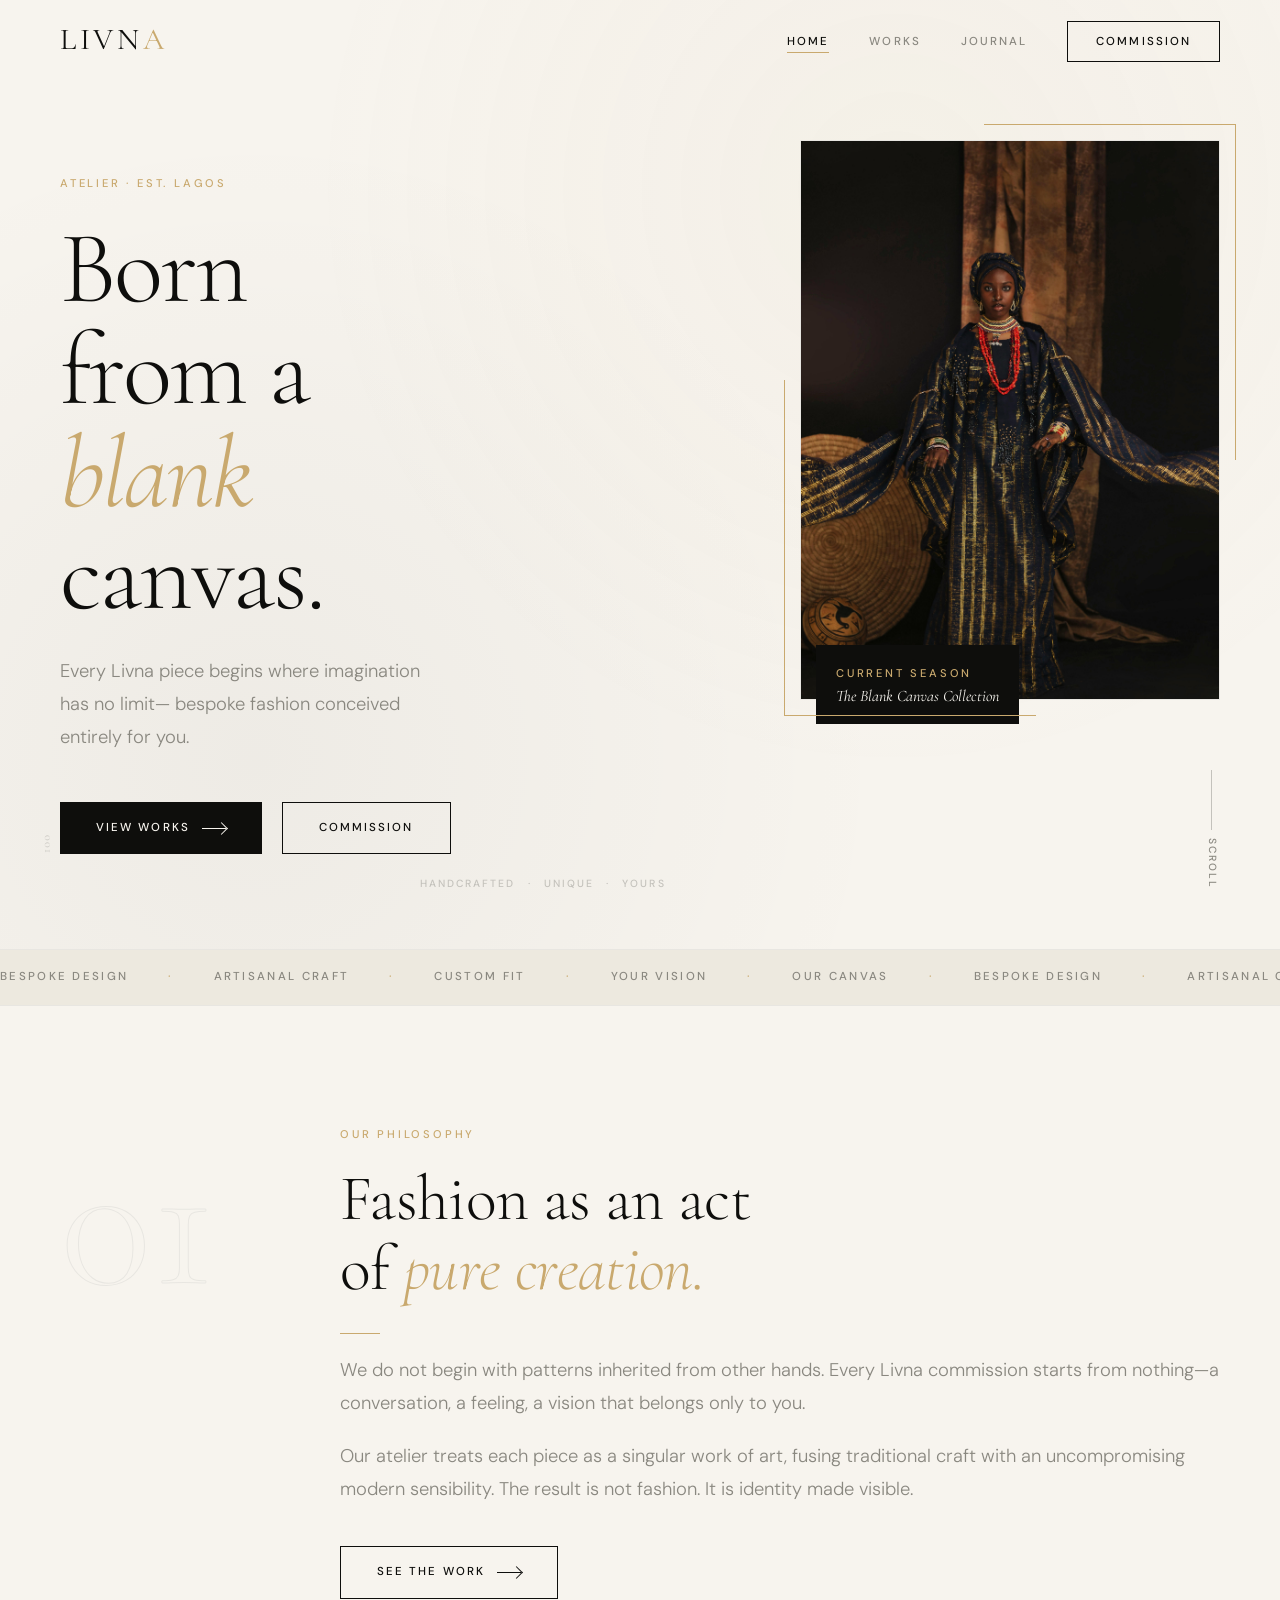
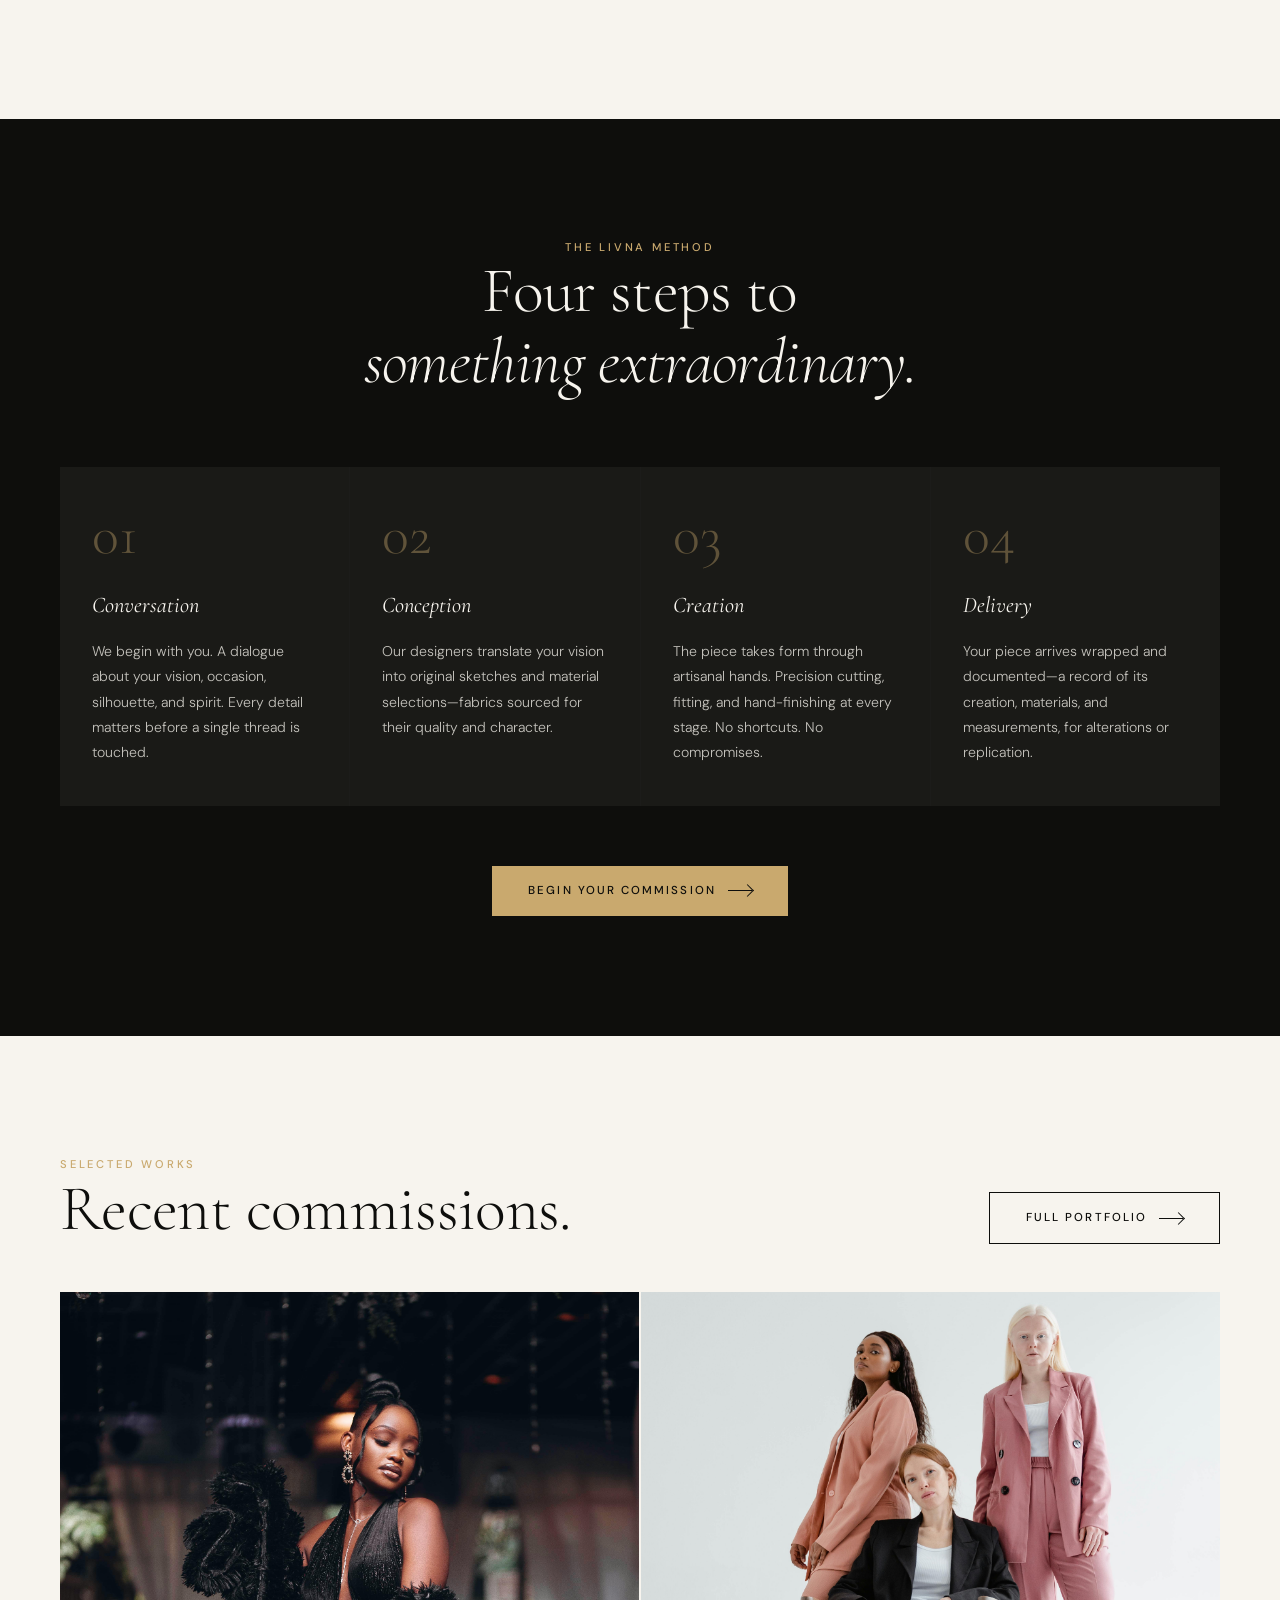
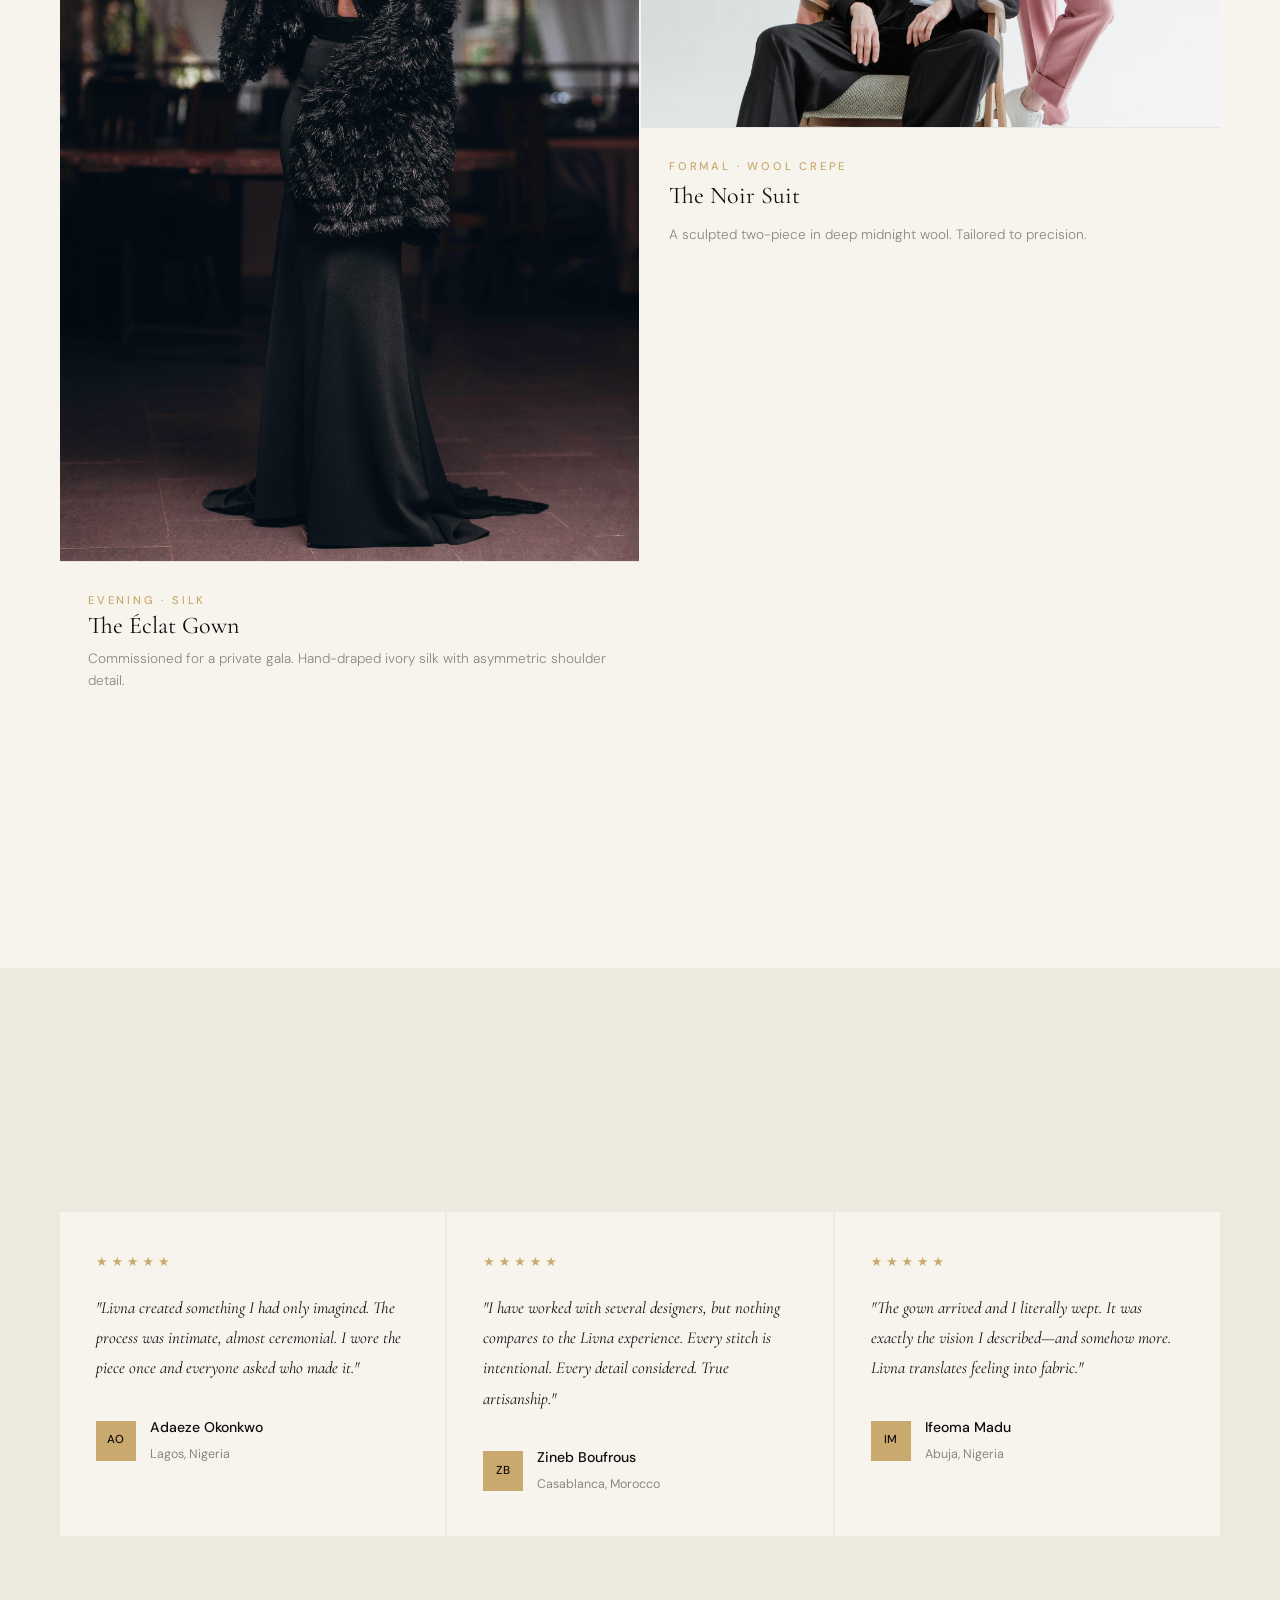
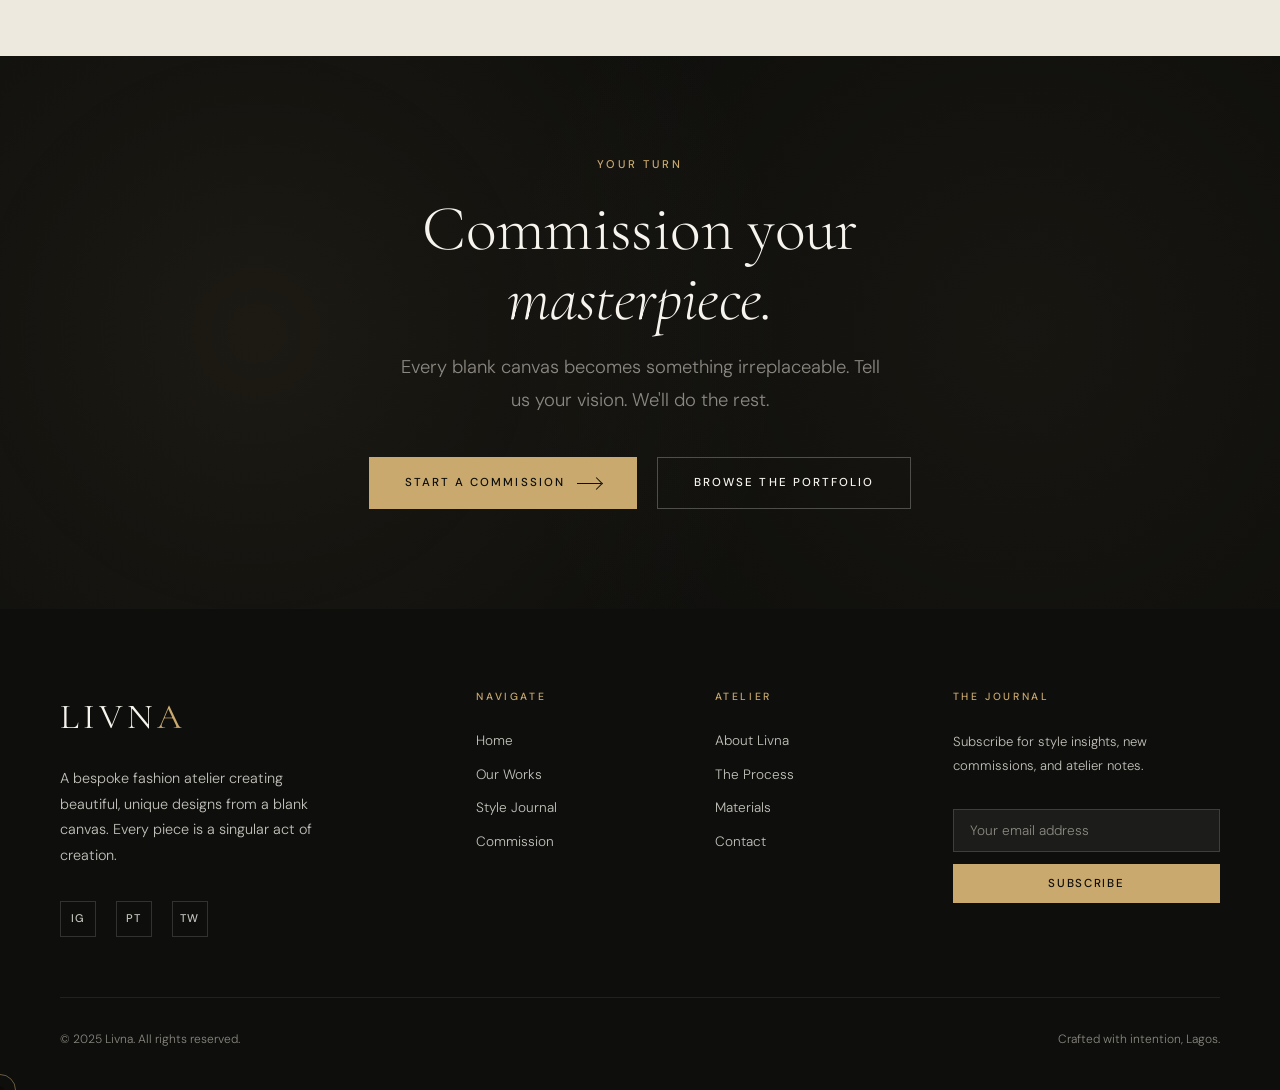
==== commit e3f0e712: "Fix image paths for deployment and add Vercel config - Remove ../ prefixes from all image src attrib" ====
--- a/LIVNA/files/index.html
+++ b/LIVNA/files/index.html
@@ -1,429 +1,550 @@
-<!DOCTYPE html>
+<!doctype html>
 <html lang="en">
-<head>
-  <meta charset="UTF-8" />
-  <meta name="viewport" content="width=device-width, initial-scale=1.0" />
-  <meta name="description" content="Livna — Bespoke fashion crafted from a blank canvas. Custom designs created with artisanal precision for the individual who refuses the ordinary." />
-  <title>Livna — Bespoke Fashion from a Blank Canvas</title>
-  <link rel="stylesheet" href="styles.css" />
-  <link rel="stylesheet" href="index.css" />
-</head>
-<body>
-
-  <!-- ═══════════════════════════════════════════
+  <head>
+    <meta charset="UTF-8" />
+    <meta name="viewport" content="width=device-width, initial-scale=1.0" />
+    <meta
+      name="description"
+      content="Livna — Bespoke fashion crafted from a blank canvas. Custom designs created with artisanal precision for the individual who refuses the ordinary."
+    />
+    <title>Livna — Bespoke Fashion from a Blank Canvas</title>
+    <link rel="stylesheet" href="styles.css" />
+    <link rel="stylesheet" href="index.css" />
+  </head>
+  <body>
+    <!-- ═══════════════════════════════════════════
        NAVIGATION
   ═══════════════════════════════════════════ -->
-  <nav class="nav" role="navigation" aria-label="Main navigation">
-    <div class="container nav__inner">
-      <a href="index.html" class="nav__logo" aria-label="Livna home">Livn<span>a</span></a>
-      <ul class="nav__links" role="list">
-        <li><a href="index.html"    class="nav__link">Home</a></li>
-        <li><a href="portfolio.html" class="nav__link">Works</a></li>
-        <li><a href="advice.html"   class="nav__link">Journal</a></li>
-        <li><a href="order.html"    class="nav__cta">Commission</a></li>
-      </ul>
-      <button class="nav__hamburger" aria-label="Open menu" aria-expanded="false">
-        <span></span><span></span><span></span>
-      </button>
+    <nav class="nav" role="navigation" aria-label="Main navigation">
+      <div class="container nav__inner">
+        <a href="index.html" class="nav__logo" aria-label="Livna home"
+          >Livn<span>a</span></a
+        >
+        <ul class="nav__links" role="list">
+          <li><a href="index.html" class="nav__link">Home</a></li>
+          <li><a href="portfolio.html" class="nav__link">Works</a></li>
+          <li><a href="advice.html" class="nav__link">Journal</a></li>
+          <li><a href="order.html" class="nav__cta">Commission</a></li>
+        </ul>
+        <button
+          class="nav__hamburger"
+          aria-label="Open menu"
+          aria-expanded="false"
+        >
+          <span></span><span></span><span></span>
+        </button>
+      </div>
+    </nav>
+
+    <!-- Mobile menu -->
+    <div class="nav__mobile" role="dialog" aria-label="Mobile navigation">
+      <a href="index.html" class="nav__link">Home</a>
+      <a href="portfolio.html" class="nav__link">Works</a>
+      <a href="advice.html" class="nav__link">Journal</a>
+      <a href="order.html" class="nav__link">Commission a Piece</a>
     </div>
-  </nav>
-
-  <!-- Mobile menu -->
-  <div class="nav__mobile" role="dialog" aria-label="Mobile navigation">
-    <a href="index.html"     class="nav__link">Home</a>
-    <a href="portfolio.html" class="nav__link">Works</a>
-    <a href="advice.html"    class="nav__link">Journal</a>
-    <a href="order.html"     class="nav__link">Commission a Piece</a>
-  </div>
-
-  <main>
+
+    <main>
+      <!-- ═══════════════════════════════════════════
+         HERO
+    ═══════════════════════════════════════════ -->
+      <section class="hero" aria-label="Hero">
+        <div class="hero__bg">
+          <div class="hero__texture"></div>
+        </div>
+
+        <div class="container hero__content">
+          <div class="hero__left">
+            <p class="eyebrow animate-fadeUp">Atelier · Est. Lagos</p>
+            <h1 class="display-1 animate-fadeUp animate-delay-1">
+              Born<br />
+              from a<br />
+              <em>blank</em><br />
+              canvas.
+            </h1>
+            <p class="body-lg hero__sub animate-fadeUp animate-delay-2">
+              Every Livna piece begins where imagination has no limit— bespoke
+              fashion conceived entirely for you.
+            </p>
+            <div class="hero__actions animate-fadeUp animate-delay-3">
+              <a href="portfolio.html" class="btn btn-primary">
+                View Works <span class="btn-icon" aria-hidden="true"></span>
+              </a>
+              <a href="order.html" class="btn btn-outline"> Commission </a>
+            </div>
+          </div>
+
+          <div class="hero__right animate-fadeUp animate-delay-2">
+            <div class="hero__image-frame">
+              <div class="hero__image-placeholder">
+                <img
+                  src="nuitcape.jpg"
+                  alt="Livna bespoke fashion piece"
+                  class="hero__real-img"
+                />
+              </div>
+              <div class="hero__image-tag">
+                <span class="eyebrow">Current Season</span>
+                <p>The Blank Canvas Collection</p>
+              </div>
+            </div>
+            <div class="hero__scroll-indicator" aria-hidden="true">
+              <div class="hero__scroll-line"></div>
+              <span>Scroll</span>
+            </div>
+          </div>
+        </div>
+
+        <!-- Floating brand elements -->
+        <div class="hero__deco-1" aria-hidden="true">001</div>
+        <div class="hero__deco-2" aria-hidden="true">
+          <span>Handcrafted</span>
+          <span>·</span>
+          <span>Unique</span>
+          <span>·</span>
+          <span>Yours</span>
+        </div>
+      </section>
+
+      <!-- ═══════════════════════════════════════════
+         MARQUEE
+    ═══════════════════════════════════════════ -->
+      <div class="marquee" aria-hidden="true">
+        <div class="marquee__track">
+          <span>Bespoke Design</span>
+          <span class="marquee__dot">·</span>
+          <span>Artisanal Craft</span>
+          <span class="marquee__dot">·</span>
+          <span>Custom Fit</span>
+          <span class="marquee__dot">·</span>
+          <span>Your Vision</span>
+          <span class="marquee__dot">·</span>
+          <span>Our Canvas</span>
+          <span class="marquee__dot">·</span>
+          <span>Bespoke Design</span>
+          <span class="marquee__dot">·</span>
+          <span>Artisanal Craft</span>
+          <span class="marquee__dot">·</span>
+          <span>Custom Fit</span>
+          <span class="marquee__dot">·</span>
+          <span>Your Vision</span>
+          <span class="marquee__dot">·</span>
+          <span>Our Canvas</span>
+          <span class="marquee__dot">·</span>
+          <span>Bespoke Design</span>
+          <span class="marquee__dot">·</span>
+          <span>Artisanal Craft</span>
+          <span class="marquee__dot">·</span>
+          <span>Custom Fit</span>
+          <span class="marquee__dot">·</span>
+          <span>Your Vision</span>
+          <span class="marquee__dot">·</span>
+          <span>Our Canvas</span>
+        </div>
+      </div>
+
+      <!-- ═══════════════════════════════════════════
+         PHILOSOPHY
+    ═══════════════════════════════════════════ -->
+      <section
+        class="philosophy section-pad"
+        aria-labelledby="philosophy-heading"
+      >
+        <div class="container">
+          <div class="philosophy__grid">
+            <div class="philosophy__left reveal">
+              <span class="deco-number">01</span>
+            </div>
+            <div class="philosophy__right">
+              <p class="eyebrow reveal">Our Philosophy</p>
+              <h2 class="display-2 reveal" id="philosophy-heading">
+                Fashion as an act<br />
+                of <em>pure creation.</em>
+              </h2>
+              <div class="divider divider-left reveal"></div>
+              <p class="body-lg reveal">
+                We do not begin with patterns inherited from other hands. Every
+                Livna commission starts from nothing—a conversation, a feeling,
+                a vision that belongs only to you.
+              </p>
+              <p class="body-lg reveal" style="margin-top: 20px">
+                Our atelier treats each piece as a singular work of art, fusing
+                traditional craft with an uncompromising modern sensibility. The
+                result is not fashion. It is identity made visible.
+              </p>
+              <a
+                href="portfolio.html"
+                class="btn btn-outline reveal"
+                style="margin-top: 40px"
+              >
+                See the Work <span class="btn-icon" aria-hidden="true"></span>
+              </a>
+            </div>
+          </div>
+        </div>
+      </section>
+
+      <!-- ═══════════════════════════════════════════
+         PROCESS
+    ═══════════════════════════════════════════ -->
+      <section
+        class="process section-pad"
+        aria-labelledby="process-heading"
+        style="background: var(--obsidian)"
+      >
+        <div class="container">
+          <div class="text-center" style="margin-bottom: 70px">
+            <p class="eyebrow reveal">The Livna Method</p>
+            <h2
+              class="display-2 reveal"
+              id="process-heading"
+              style="color: var(--ivory)"
+            >
+              Four steps to<br /><em>something extraordinary.</em>
+            </h2>
+          </div>
+
+          <div class="process__steps">
+            <article class="process__step reveal" data-delay="0">
+              <div class="process__num">01</div>
+              <h3 class="process__title">Conversation</h3>
+              <p class="process__desc">
+                We begin with you. A dialogue about your vision, occasion,
+                silhouette, and spirit. Every detail matters before a single
+                thread is touched.
+              </p>
+            </article>
+            <article class="process__step reveal" data-delay="120">
+              <div class="process__num">02</div>
+              <h3 class="process__title">Conception</h3>
+              <p class="process__desc">
+                Our designers translate your vision into original sketches and
+                material selections—fabrics sourced for their quality and
+                character.
+              </p>
+            </article>
+            <article class="process__step reveal" data-delay="240">
+              <div class="process__num">03</div>
+              <h3 class="process__title">Creation</h3>
+              <p class="process__desc">
+                The piece takes form through artisanal hands. Precision cutting,
+                fitting, and hand-finishing at every stage. No shortcuts. No
+                compromises.
+              </p>
+            </article>
+            <article class="process__step reveal" data-delay="360">
+              <div class="process__num">04</div>
+              <h3 class="process__title">Delivery</h3>
+              <p class="process__desc">
+                Your piece arrives wrapped and documented—a record of its
+                creation, materials, and measurements, for alterations or
+                replication.
+              </p>
+            </article>
+          </div>
+
+          <div class="text-center" style="margin-top: 60px">
+            <a href="order.html" class="btn btn-champagne reveal">
+              Begin Your Commission
+              <span class="btn-icon" aria-hidden="true"></span>
+            </a>
+          </div>
+        </div>
+      </section>
+
+      <!-- ═══════════════════════════════════════════
+         FEATURED WORKS
+    ═══════════════════════════════════════════ -->
+      <section class="featured section-pad" aria-labelledby="featured-heading">
+        <div class="container">
+          <div class="featured__header reveal">
+            <div>
+              <p class="eyebrow">Selected Works</p>
+              <h2 class="display-2" id="featured-heading">
+                Recent commissions.
+              </h2>
+            </div>
+            <a href="portfolio.html" class="btn btn-outline">
+              Full Portfolio <span class="btn-icon" aria-hidden="true"></span>
+            </a>
+          </div>
+
+          <div class="featured__grid">
+            <!-- Work 1 -->
+            <article class="featured__item featured__item--large reveal">
+              <div class="featured__image">
+                <div class="featured__image-fill">
+                  <img
+                    src="eclat-gown.jpg"
+                    alt="The Éclat Gown — commissioned evening piece"
+                    class="featured__img"
+                  />
+                </div>
+              </div>
+              <div class="featured__meta">
+                <span class="eyebrow">Evening · Silk</span>
+                <h3 class="display-3">The Éclat Gown</h3>
+                <p>
+                  Commissioned for a private gala. Hand-draped ivory silk with
+                  asymmetric shoulder detail.
+                </p>
+              </div>
+            </article>
+
+            <!-- Work 2 -->
+            <article class="featured__item reveal" data-delay="100">
+              <div class="featured__image">
+                <div class="featured__image-fill">
+                  <img
+                    src="obsidian-suit.jpg"
+                    alt="The Noir Suit — sculpted two-piece"
+                    class="featured__img"
+                  />
+                </div>
+              </div>
+              <div class="featured__meta">
+                <span class="eyebrow">Formal · Wool Crepe</span>
+                <h3>The Noir Suit</h3>
+                <p>
+                  A sculpted two-piece in deep midnight wool. Tailored to
+                  precision.
+                </p>
+              </div>
+            </article>
+
+            <!-- Work 3 -->
+            <article class="featured__item reveal" data-delay="200">
+              <div class="featured__image">
+                <div class="featured__image-fill">
+                  <img
+                    src="doceur-gown.jpg"
+                    alt="The Douceur Dress — custom bridal creation"
+                    class="featured__img"
+                  />
+                </div>
+              </div>
+              <div class="featured__meta">
+                <span class="eyebrow">Bridal · Duchess Satin</span>
+                <h3>The Douceur Dress</h3>
+                <p>
+                  Custom bridal creation. Softly structured with cathedral
+                  length.
+                </p>
+              </div>
+            </article>
+          </div>
+        </div>
+      </section>
+
+      <!-- ═══════════════════════════════════════════
+         TESTIMONIALS
+    ═══════════════════════════════════════════ -->
+      <section
+        class="testimonials section-pad"
+        aria-labelledby="testimonials-heading"
+        style="background: var(--ivory-deep)"
+      >
+        <div class="container">
+          <div class="text-center" style="margin-bottom: 60px">
+            <p class="eyebrow reveal">Client Stories</p>
+            <h2 class="display-3 reveal" id="testimonials-heading">
+              What they say.
+            </h2>
+          </div>
+
+          <div class="testimonials__grid">
+            <blockquote class="testimonial reveal">
+              <div class="testimonial__stars" aria-label="5 stars">★★★★★</div>
+              <p class="testimonial__text">
+                "Livna created something I had only imagined. The process was
+                intimate, almost ceremonial. I wore the piece once and everyone
+                asked who made it."
+              </p>
+              <footer class="testimonial__author">
+                <div class="testimonial__initials" aria-hidden="true">AO</div>
+                <div>
+                  <strong>Adaeze Okonkwo</strong>
+                  <span>Lagos, Nigeria</span>
+                </div>
+              </footer>
+            </blockquote>
+
+            <blockquote class="testimonial reveal" data-delay="150">
+              <div class="testimonial__stars" aria-label="5 stars">★★★★★</div>
+              <p class="testimonial__text">
+                "I have worked with several designers, but nothing compares to
+                the Livna experience. Every stitch is intentional. Every detail
+                considered. True artisanship."
+              </p>
+              <footer class="testimonial__author">
+                <div class="testimonial__initials" aria-hidden="true">ZB</div>
+                <div>
+                  <strong>Zineb Boufrous</strong>
+                  <span>Casablanca, Morocco</span>
+                </div>
+              </footer>
+            </blockquote>
+
+            <blockquote class="testimonial reveal" data-delay="300">
+              <div class="testimonial__stars" aria-label="5 stars">★★★★★</div>
+              <p class="testimonial__text">
+                "The gown arrived and I literally wept. It was exactly the
+                vision I described—and somehow more. Livna translates feeling
+                into fabric."
+              </p>
+              <footer class="testimonial__author">
+                <div class="testimonial__initials" aria-hidden="true">IM</div>
+                <div>
+                  <strong>Ifeoma Madu</strong>
+                  <span>Abuja, Nigeria</span>
+                </div>
+              </footer>
+            </blockquote>
+          </div>
+        </div>
+      </section>
+
+      <!-- ═══════════════════════════════════════════
+         CTA BANNER
+    ═══════════════════════════════════════════ -->
+      <section
+        class="cta-banner"
+        aria-labelledby="cta-heading"
+        style="
+          background: var(--obsidian);
+          padding: 100px 0;
+          position: relative;
+          overflow: hidden;
+        "
+      >
+        <div class="cta-banner__bg" aria-hidden="true"></div>
+        <div
+          class="container text-center"
+          style="position: relative; z-index: 1"
+        >
+          <p class="eyebrow reveal" style="color: var(--champagne)">
+            Your turn
+          </p>
+          <h2
+            class="display-2 reveal"
+            id="cta-heading"
+            style="color: var(--ivory); margin: 20px 0 16px"
+          >
+            Commission your<br /><em>masterpiece.</em>
+          </h2>
+          <p
+            class="body-lg reveal"
+            style="max-width: 480px; margin: 0 auto 40px"
+          >
+            Every blank canvas becomes something irreplaceable. Tell us your
+            vision. We'll do the rest.
+          </p>
+          <div
+            class="reveal"
+            style="
+              display: flex;
+              gap: 20px;
+              justify-content: center;
+              flex-wrap: wrap;
+            "
+          >
+            <a href="order.html" class="btn btn-champagne">
+              Start a Commission
+              <span class="btn-icon" aria-hidden="true"></span>
+            </a>
+            <a
+              href="portfolio.html"
+              class="btn"
+              style="
+                border: 1px solid rgba(255, 255, 255, 0.25);
+                color: var(--ivory);
+              "
+            >
+              Browse the Portfolio
+            </a>
+          </div>
+        </div>
+      </section>
+    </main>
 
     <!-- ═══════════════════════════════════════════
-         HERO
-    ═══════════════════════════════════════════ -->
-    <section class="hero" aria-label="Hero">
-      <div class="hero__bg">
-        <div class="hero__texture"></div>
-      </div>
-
-      <div class="container hero__content">
-        <div class="hero__left">
-          <p class="eyebrow animate-fadeUp">Atelier · Est. Lagos</p>
-          <h1 class="display-1 animate-fadeUp animate-delay-1">
-            Born<br/>
-            from a<br/>
-            <em>blank</em><br/>
-            canvas.
-          </h1>
-          <p class="body-lg hero__sub animate-fadeUp animate-delay-2">
-            Every Livna piece begins where imagination has no limit—
-            bespoke fashion conceived entirely for you.
-          </p>
-          <div class="hero__actions animate-fadeUp animate-delay-3">
-            <a href="portfolio.html" class="btn btn-primary">
-              View Works <span class="btn-icon" aria-hidden="true"></span>
-            </a>
-            <a href="order.html" class="btn btn-outline">
-              Commission
-            </a>
-          </div>
-        </div>
-
-        <div class="hero__right animate-fadeUp animate-delay-2">
-          <div class="hero__image-frame">
-            <div class="hero__image-placeholder">
-              <img src="../nuit%20cape.jpg" alt="Livna bespoke fashion piece" class="hero__real-img" />
-            </div>
-            <div class="hero__image-tag">
-              <span class="eyebrow">Current Season</span>
-              <p>The Blank Canvas Collection</p>
-            </div>
-          </div>
-          <div class="hero__scroll-indicator" aria-hidden="true">
-            <div class="hero__scroll-line"></div>
-            <span>Scroll</span>
-          </div>
-        </div>
-      </div>
-
-      <!-- Floating brand elements -->
-      <div class="hero__deco-1" aria-hidden="true">001</div>
-      <div class="hero__deco-2" aria-hidden="true">
-        <span>Handcrafted</span>
-        <span>·</span>
-        <span>Unique</span>
-        <span>·</span>
-        <span>Yours</span>
-      </div>
-    </section>
-
-    <!-- ═══════════════════════════════════════════
-         MARQUEE
-    ═══════════════════════════════════════════ -->
-    <div class="marquee" aria-hidden="true">
-      <div class="marquee__track">
-        <span>Bespoke Design</span>
-        <span class="marquee__dot">·</span>
-        <span>Artisanal Craft</span>
-        <span class="marquee__dot">·</span>
-        <span>Custom Fit</span>
-        <span class="marquee__dot">·</span>
-        <span>Your Vision</span>
-        <span class="marquee__dot">·</span>
-        <span>Our Canvas</span>
-        <span class="marquee__dot">·</span>
-        <span>Bespoke Design</span>
-        <span class="marquee__dot">·</span>
-        <span>Artisanal Craft</span>
-        <span class="marquee__dot">·</span>
-        <span>Custom Fit</span>
-        <span class="marquee__dot">·</span>
-        <span>Your Vision</span>
-        <span class="marquee__dot">·</span>
-        <span>Our Canvas</span>
-        <span class="marquee__dot">·</span>
-        <span>Bespoke Design</span>
-        <span class="marquee__dot">·</span>
-        <span>Artisanal Craft</span>
-        <span class="marquee__dot">·</span>
-        <span>Custom Fit</span>
-        <span class="marquee__dot">·</span>
-        <span>Your Vision</span>
-        <span class="marquee__dot">·</span>
-        <span>Our Canvas</span>
-      </div>
-    </div>
-
-    <!-- ═══════════════════════════════════════════
-         PHILOSOPHY
-    ═══════════════════════════════════════════ -->
-    <section class="philosophy section-pad" aria-labelledby="philosophy-heading">
-      <div class="container">
-        <div class="philosophy__grid">
-          <div class="philosophy__left reveal">
-            <span class="deco-number">01</span>
-          </div>
-          <div class="philosophy__right">
-            <p class="eyebrow reveal">Our Philosophy</p>
-            <h2 class="display-2 reveal" id="philosophy-heading">
-              Fashion as an act<br/>
-              of <em>pure creation.</em>
-            </h2>
-            <div class="divider divider-left reveal"></div>
-            <p class="body-lg reveal">
-              We do not begin with patterns inherited from other hands.
-              Every Livna commission starts from nothing—a conversation,
-              a feeling, a vision that belongs only to you.
-            </p>
-            <p class="body-lg reveal" style="margin-top: 20px;">
-              Our atelier treats each piece as a singular work of art,
-              fusing traditional craft with an uncompromising modern
-              sensibility. The result is not fashion. It is identity
-              made visible.
-            </p>
-            <a href="portfolio.html" class="btn btn-outline reveal" style="margin-top: 40px;">
-              See the Work <span class="btn-icon" aria-hidden="true"></span>
-            </a>
-          </div>
-        </div>
-      </div>
-    </section>
-
-    <!-- ═══════════════════════════════════════════
-         PROCESS
-    ═══════════════════════════════════════════ -->
-    <section class="process section-pad" aria-labelledby="process-heading" style="background: var(--obsidian);">
-      <div class="container">
-        <div class="text-center" style="margin-bottom: 70px;">
-          <p class="eyebrow reveal">The Livna Method</p>
-          <h2 class="display-2 reveal" id="process-heading" style="color: var(--ivory);">
-            Four steps to<br/><em>something extraordinary.</em>
-          </h2>
-        </div>
-
-        <div class="process__steps">
-          <article class="process__step reveal" data-delay="0">
-            <div class="process__num">01</div>
-            <h3 class="process__title">Conversation</h3>
-            <p class="process__desc">
-              We begin with you. A dialogue about your vision, occasion, silhouette, and spirit. Every detail matters before a single thread is touched.
-            </p>
-          </article>
-          <article class="process__step reveal" data-delay="120">
-            <div class="process__num">02</div>
-            <h3 class="process__title">Conception</h3>
-            <p class="process__desc">
-              Our designers translate your vision into original sketches and material selections—fabrics sourced for their quality and character.
-            </p>
-          </article>
-          <article class="process__step reveal" data-delay="240">
-            <div class="process__num">03</div>
-            <h3 class="process__title">Creation</h3>
-            <p class="process__desc">
-              The piece takes form through artisanal hands. Precision cutting, fitting, and hand-finishing at every stage. No shortcuts. No compromises.
-            </p>
-          </article>
-          <article class="process__step reveal" data-delay="360">
-            <div class="process__num">04</div>
-            <h3 class="process__title">Delivery</h3>
-            <p class="process__desc">
-              Your piece arrives wrapped and documented—a record of its creation, materials, and measurements, for alterations or replication.
-            </p>
-          </article>
-        </div>
-
-        <div class="text-center" style="margin-top: 60px;">
-          <a href="order.html" class="btn btn-champagne reveal">
-            Begin Your Commission <span class="btn-icon" aria-hidden="true"></span>
-          </a>
-        </div>
-      </div>
-    </section>
-
-    <!-- ═══════════════════════════════════════════
-         FEATURED WORKS
-    ═══════════════════════════════════════════ -->
-    <section class="featured section-pad" aria-labelledby="featured-heading">
-      <div class="container">
-        <div class="featured__header reveal">
-          <div>
-            <p class="eyebrow">Selected Works</p>
-            <h2 class="display-2" id="featured-heading">Recent commissions.</h2>
-          </div>
-          <a href="portfolio.html" class="btn btn-outline">
-            Full Portfolio <span class="btn-icon" aria-hidden="true"></span>
-          </a>
-        </div>
-
-        <div class="featured__grid">
-          <!-- Work 1 -->
-          <article class="featured__item featured__item--large reveal">
-            <div class="featured__image">
-              <div class="featured__image-fill">
-                <img src="../eclat-gown.jpg" alt="The Éclat Gown — commissioned evening piece" class="featured__img" />
-              </div>
-            </div>
-            <div class="featured__meta">
-              <span class="eyebrow">Evening · Silk</span>
-              <h3 class="display-3">The Éclat Gown</h3>
-              <p>Commissioned for a private gala. Hand-draped ivory silk with asymmetric shoulder detail.</p>
-            </div>
-          </article>
-
-          <!-- Work 2 -->
-          <article class="featured__item reveal" data-delay="100">
-            <div class="featured__image">
-              <div class="featured__image-fill">
-                <img src="../obsidian-suit.jpg" alt="The Noir Suit — sculpted two-piece" class="featured__img" />
-              </div>
-            </div>
-            <div class="featured__meta">
-              <span class="eyebrow">Formal · Wool Crepe</span>
-              <h3>The Noir Suit</h3>
-              <p>A sculpted two-piece in deep midnight wool. Tailored to precision.</p>
-            </div>
-          </article>
-
-          <!-- Work 3 -->
-          <article class="featured__item reveal" data-delay="200">
-            <div class="featured__image">
-              <div class="featured__image-fill">
-                <img src="../doceur-gown.jpg" alt="The Douceur Dress — custom bridal creation" class="featured__img" />
-              </div>
-            </div>
-            <div class="featured__meta">
-              <span class="eyebrow">Bridal · Duchess Satin</span>
-              <h3>The Douceur Dress</h3>
-              <p>Custom bridal creation. Softly structured with cathedral length.</p>
-            </div>
-          </article>
-        </div>
-      </div>
-    </section>
-
-    <!-- ═══════════════════════════════════════════
-         TESTIMONIALS
-    ═══════════════════════════════════════════ -->
-    <section class="testimonials section-pad" aria-labelledby="testimonials-heading" style="background: var(--ivory-deep);">
-      <div class="container">
-        <div class="text-center" style="margin-bottom: 60px;">
-          <p class="eyebrow reveal">Client Stories</p>
-          <h2 class="display-3 reveal" id="testimonials-heading">What they say.</h2>
-        </div>
-
-        <div class="testimonials__grid">
-          <blockquote class="testimonial reveal">
-            <div class="testimonial__stars" aria-label="5 stars">★★★★★</div>
-            <p class="testimonial__text">
-              "Livna created something I had only imagined. The process was
-              intimate, almost ceremonial. I wore the piece once and
-              everyone asked who made it."
-            </p>
-            <footer class="testimonial__author">
-              <div class="testimonial__initials" aria-hidden="true">AO</div>
-              <div>
-                <strong>Adaeze Okonkwo</strong>
-                <span>Lagos, Nigeria</span>
-              </div>
-            </footer>
-          </blockquote>
-
-          <blockquote class="testimonial reveal" data-delay="150">
-            <div class="testimonial__stars" aria-label="5 stars">★★★★★</div>
-            <p class="testimonial__text">
-              "I have worked with several designers, but nothing compares
-              to the Livna experience. Every stitch is intentional.
-              Every detail considered. True artisanship."
-            </p>
-            <footer class="testimonial__author">
-              <div class="testimonial__initials" aria-hidden="true">ZB</div>
-              <div>
-                <strong>Zineb Boufrous</strong>
-                <span>Casablanca, Morocco</span>
-              </div>
-            </footer>
-          </blockquote>
-
-          <blockquote class="testimonial reveal" data-delay="300">
-            <div class="testimonial__stars" aria-label="5 stars">★★★★★</div>
-            <p class="testimonial__text">
-              "The gown arrived and I literally wept. It was exactly the
-              vision I described—and somehow more. Livna translates
-              feeling into fabric."
-            </p>
-            <footer class="testimonial__author">
-              <div class="testimonial__initials" aria-hidden="true">IM</div>
-              <div>
-                <strong>Ifeoma Madu</strong>
-                <span>Abuja, Nigeria</span>
-              </div>
-            </footer>
-          </blockquote>
-        </div>
-      </div>
-    </section>
-
-    <!-- ═══════════════════════════════════════════
-         CTA BANNER
-    ═══════════════════════════════════════════ -->
-    <section class="cta-banner" aria-labelledby="cta-heading" style="background: var(--obsidian); padding: 100px 0; position: relative; overflow: hidden;">
-      <div class="cta-banner__bg" aria-hidden="true"></div>
-      <div class="container text-center" style="position: relative; z-index: 1;">
-        <p class="eyebrow reveal" style="color: var(--champagne);">Your turn</p>
-        <h2 class="display-2 reveal" id="cta-heading" style="color: var(--ivory); margin: 20px 0 16px;">
-          Commission your<br/><em>masterpiece.</em>
-        </h2>
-        <p class="body-lg reveal" style="max-width: 480px; margin: 0 auto 40px;">
-          Every blank canvas becomes something irreplaceable.
-          Tell us your vision. We'll do the rest.
-        </p>
-        <div class="reveal" style="display: flex; gap: 20px; justify-content: center; flex-wrap: wrap;">
-          <a href="order.html" class="btn btn-champagne">
-            Start a Commission <span class="btn-icon" aria-hidden="true"></span>
-          </a>
-          <a href="portfolio.html" class="btn" style="border: 1px solid rgba(255,255,255,0.25); color: var(--ivory);">
-            Browse the Portfolio
-          </a>
-        </div>
-      </div>
-    </section>
-
-  </main>
-
-  <!-- ═══════════════════════════════════════════
        FOOTER
   ═══════════════════════════════════════════ -->
-  <footer class="footer" role="contentinfo">
-    <div class="container">
-      <div class="footer__grid">
-        <div>
-          <div class="footer__logo">Livn<span>a</span></div>
-          <p class="footer__tagline">
-            A bespoke fashion atelier creating beautiful,
-            unique designs from a blank canvas.
-            Every piece is a singular act of creation.
-          </p>
-          <div class="footer__social" role="list" aria-label="Social media">
-            <a href="#" class="footer__social-link" role="listitem" aria-label="Instagram">IG</a>
-            <a href="#" class="footer__social-link" role="listitem" aria-label="Pinterest">PT</a>
-            <a href="#" class="footer__social-link" role="listitem" aria-label="Twitter">TW</a>
-          </div>
-        </div>
-        <div>
-          <h3 class="footer__heading">Navigate</h3>
-          <a href="index.html"     class="footer__link">Home</a>
-          <a href="portfolio.html" class="footer__link">Our Works</a>
-          <a href="advice.html"    class="footer__link">Style Journal</a>
-          <a href="order.html"     class="footer__link">Commission</a>
-        </div>
-        <div>
-          <h3 class="footer__heading">Atelier</h3>
-          <a href="#" class="footer__link">About Livna</a>
-          <a href="#" class="footer__link">The Process</a>
-          <a href="#" class="footer__link">Materials</a>
-          <a href="#" class="footer__link">Contact</a>
-        </div>
-        <div>
-          <h3 class="footer__heading">The Journal</h3>
-          <p class="footer__tagline" style="max-width: 100%; font-size: 0.82rem;">
-            Subscribe for style insights, new commissions, and atelier notes.
-          </p>
-          <div class="footer__newsletter">
-            <input type="email" placeholder="Your email address" aria-label="Email for newsletter" />
-            <button type="button">Subscribe</button>
-          </div>
+    <footer class="footer" role="contentinfo">
+      <div class="container">
+        <div class="footer__grid">
+          <div>
+            <div class="footer__logo">Livn<span>a</span></div>
+            <p class="footer__tagline">
+              A bespoke fashion atelier creating beautiful, unique designs from
+              a blank canvas. Every piece is a singular act of creation.
+            </p>
+            <div class="footer__social" role="list" aria-label="Social media">
+              <a
+                href="#"
+                class="footer__social-link"
+                role="listitem"
+                aria-label="Instagram"
+                >IG</a
+              >
+              <a
+                href="#"
+                class="footer__social-link"
+                role="listitem"
+                aria-label="Pinterest"
+                >PT</a
+              >
+              <a
+                href="#"
+                class="footer__social-link"
+                role="listitem"
+                aria-label="Twitter"
+                >TW</a
+              >
+            </div>
+          </div>
+          <div>
+            <h3 class="footer__heading">Navigate</h3>
+            <a href="index.html" class="footer__link">Home</a>
+            <a href="portfolio.html" class="footer__link">Our Works</a>
+            <a href="advice.html" class="footer__link">Style Journal</a>
+            <a href="order.html" class="footer__link">Commission</a>
+          </div>
+          <div>
+            <h3 class="footer__heading">Atelier</h3>
+            <a href="#" class="footer__link">About Livna</a>
+            <a href="#" class="footer__link">The Process</a>
+            <a href="#" class="footer__link">Materials</a>
+            <a href="#" class="footer__link">Contact</a>
+          </div>
+          <div>
+            <h3 class="footer__heading">The Journal</h3>
+            <p
+              class="footer__tagline"
+              style="max-width: 100%; font-size: 0.82rem"
+            >
+              Subscribe for style insights, new commissions, and atelier notes.
+            </p>
+            <div class="footer__newsletter">
+              <input
+                type="email"
+                placeholder="Your email address"
+                aria-label="Email for newsletter"
+              />
+              <button type="button">Subscribe</button>
+            </div>
+          </div>
+        </div>
+        <div class="footer__bottom">
+          <p class="footer__copy">© 2025 Livna. All rights reserved.</p>
+          <p class="footer__copy">Crafted with intention, Lagos.</p>
         </div>
       </div>
-      <div class="footer__bottom">
-        <p class="footer__copy">© 2025 Livna. All rights reserved.</p>
-        <p class="footer__copy">Crafted with intention, Lagos.</p>
-      </div>
-    </div>
-  </footer>
-
-  <!-- Toast notification container -->
-  <div class="toast" role="status" aria-live="polite"></div>
-
-  <script src="main.js"></script>
-</body>
+    </footer>
+
+    <!-- Toast notification container -->
+    <div class="toast" role="status" aria-live="polite"></div>
+
+    <script src="main.js"></script>
+  </body>
 </html>
